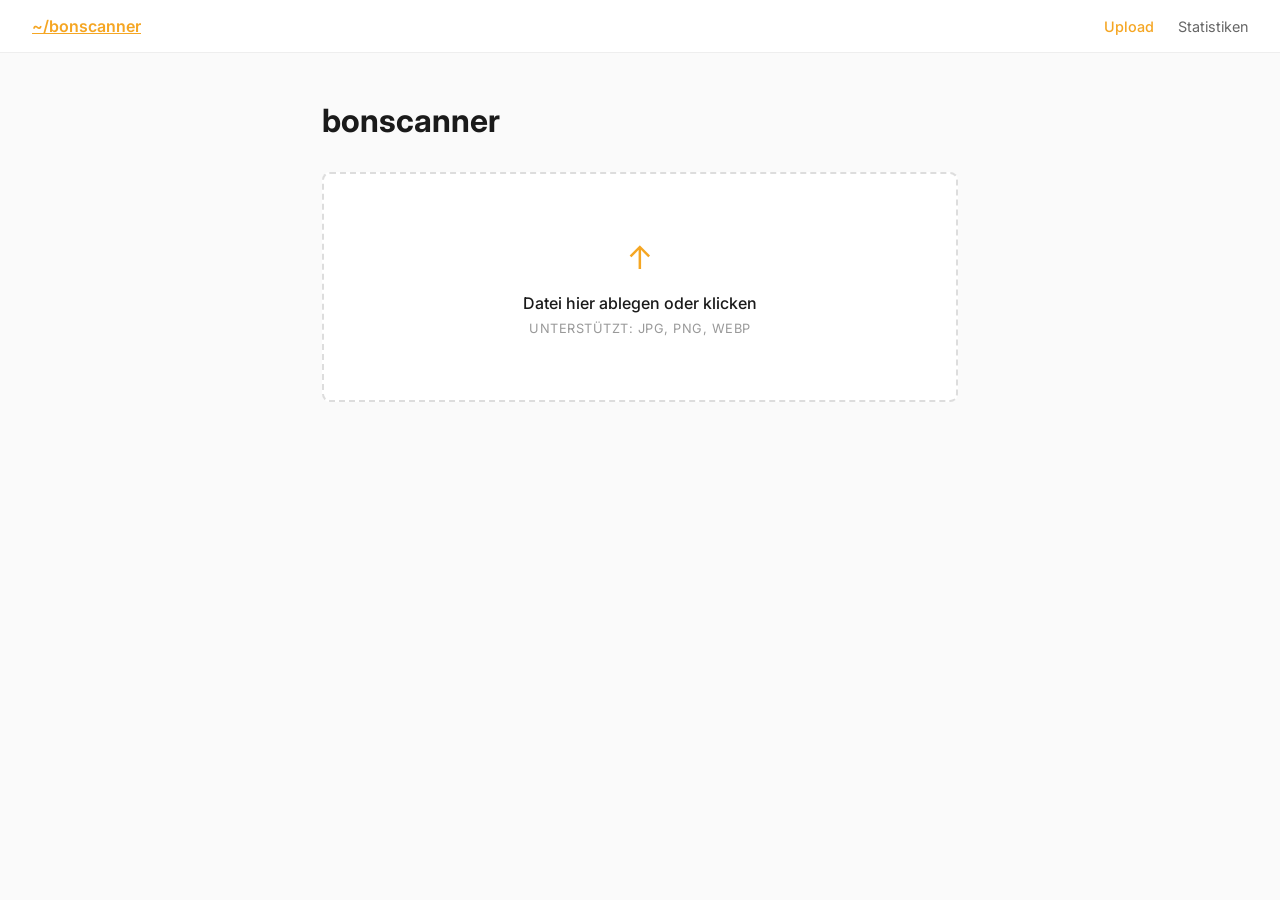
==== index.html @ cd705f32 "added labels" ====
<!doctype html>
<html lang="de">
  <head>
    <meta charset="UTF-8" />
    <meta name="viewport" content="width=device-width, initial-scale=1.0" />
    <title>bonscanner</title>
    <link
      href="https://fonts.googleapis.com/css2?family=Inter:wght@400;500;600;700&display=swap"
      rel="stylesheet"
    />
    <style>
      * {
        box-sizing: border-box;
        margin: 0;
        padding: 0;
      }

      body {
        font-family:
          "Inter",
          -apple-system,
          BlinkMacSystemFont,
          sans-serif;
        background: #fafafa;
        color: #1a1a1a;
        min-height: 100vh;
      }

      nav {
        display: flex;
        justify-content: space-between;
        align-items: center;
        padding: 1rem 2rem;
        background: #fff;
        border-bottom: 1px solid #eee;
      }

      .logo {
        font-weight: 600;
        font-size: 1rem;
        color: #f5a623;
      }

      .nav-links {
        display: flex;
        gap: 1.5rem;
      }
      .nav-links a {
        color: #666;
        text-decoration: none;
        font-size: 0.9rem;
      }
      .nav-links a:hover {
        color: #f5a623;
      }
      .nav-links a.active {
        color: #f5a623;
        font-weight: 500;
      }

      .container {
        max-width: 700px;
        margin: 0 auto;
        padding: 3rem 2rem;
      }

      h1 {
        font-size: 2rem;
        font-weight: 700;
        margin-bottom: 2rem;
        color: #1a1a1a;
      }

      .upload-area {
        background: #fff;
        border: 2px dashed #ddd;
        border-radius: 8px;
        padding: 4rem 2rem;
        text-align: center;
        cursor: pointer;
        transition: all 0.2s;
      }

      .upload-area:hover {
        border-color: #f5a623;
      }

      .upload-area.dragover {
        border-color: #f5a623;
        background: #fffbf5;
      }

      .upload-icon {
        font-size: 2rem;
        margin-bottom: 1rem;
        color: #f5a623;
      }

      .upload-text {
        font-weight: 500;
        color: #1a1a1a;
        margin-bottom: 0.5rem;
      }

      .upload-hint {
        font-size: 0.8rem;
        color: #999;
        text-transform: uppercase;
        letter-spacing: 0.5px;
      }

      #file-input {
        display: none;
      }

      .preview-container {
        display: none;
        margin-top: 1.5rem;
        background: #fff;
        border: 1px solid #eee;
        border-radius: 8px;
        padding: 1rem;
      }

      .preview-container.active {
        display: block;
      }

      .preview-img {
        max-width: 100%;
        max-height: 250px;
        border-radius: 4px;
        display: block;
        margin: 0 auto;
      }

      .results {
        display: none;
        margin-top: 2rem;
      }

      .results.active {
        display: block;
      }

      .result-section {
        background: #fff;
        border: 1px solid #eee;
        border-radius: 8px;
        padding: 1.25rem;
        margin-bottom: 1rem;
      }

      .result-section h3 {
        font-size: 0.8rem;
        font-weight: 500;
        text-transform: uppercase;
        letter-spacing: 0.5px;
        color: #f5a623;
        margin-bottom: 0.75rem;
      }

      .result-value {
        font-size: 1.1rem;
        font-weight: 600;
        color: #1a1a1a;
      }

      .items-list {
        list-style: none;
      }

      .items-list li {
        display: flex;
        justify-content: space-between;
        padding: 0.6rem 0;
        border-bottom: 1px solid #f0f0f0;
        font-size: 0.95rem;
      }

      .items-list li:last-child {
        border-bottom: none;
      }

      .item-price {
        color: #f5a623;
        font-weight: 600;
      }

      .raw-text {
        background: #fafafa;
        padding: 1rem;
        border-radius: 4px;
        font-family: "SF Mono", Monaco, monospace;
        font-size: 0.8rem;
        white-space: pre-wrap;
        max-height: 180px;
        overflow-y: auto;
        color: #666;
        line-height: 1.5;
      }

      .loading {
        text-align: center;
        padding: 2rem;
      }

      .spinner {
        width: 32px;
        height: 32px;
        border: 3px solid #eee;
        border-top-color: #f5a623;
        border-radius: 50%;
        animation: spin 0.8s linear infinite;
        margin: 0 auto 1rem;
      }

      @keyframes spin {
        to {
          transform: rotate(360deg);
        }
      }

      .loading-text {
        color: #666;
        font-size: 0.9rem;
      }

      .error {
        background: #fff5f5;
        border: 1px solid #ffdddd;
        color: #cc3333;
        padding: 1rem;
        border-radius: 8px;
        text-align: center;
        font-size: 0.9rem;
      }

      /* Label Input */
      .label-section {
        background: #fff;
        border: 1px solid #eee;
        border-radius: 8px;
        padding: 1.25rem;
        margin-top: 1.5rem;
      }

      .label-section h3 {
        font-size: 0.8rem;
        font-weight: 500;
        text-transform: uppercase;
        letter-spacing: 0.5px;
        color: #f5a623;
        margin-bottom: 0.75rem;
      }

      .label-input-wrapper {
        display: flex;
        gap: 0.5rem;
        flex-wrap: wrap;
        align-items: center;
      }

      .label-input {
        flex: 1;
        min-width: 150px;
        padding: 0.5rem 0.75rem;
        border: 1px solid #ddd;
        border-radius: 6px;
        font-size: 0.9rem;
        outline: none;
      }

      .label-input:focus {
        border-color: #f5a623;
      }

      .label-tag {
        display: inline-flex;
        align-items: center;
        gap: 0.25rem;
        background: #fff8f0;
        color: #f5a623;
        padding: 0.35rem 0.6rem;
        border-radius: 4px;
        font-size: 0.8rem;
        font-weight: 500;
      }

      .label-tag button {
        background: none;
        border: none;
        color: #f5a623;
        cursor: pointer;
        font-size: 1rem;
        line-height: 1;
        padding: 0;
      }

      .label-suggestions {
        display: flex;
        gap: 0.5rem;
        flex-wrap: wrap;
        margin-top: 0.75rem;
      }

      .label-suggestion {
        background: #f5f5f5;
        border: none;
        padding: 0.35rem 0.6rem;
        border-radius: 4px;
        font-size: 0.8rem;
        cursor: pointer;
        transition: background 0.2s;
      }

      .label-suggestion:hover {
        background: #eee;
      }
    </style>
  </head>
  <body>
    <nav>
      <a href="index.html" class="logo">~/bonscanner</a>
      <div class="nav-links">
        <a href="index.html" class="active">Upload</a>
        <a href="stats.html">Statistiken</a>
      </div>
    </nav>

    <div class="container">
      <h1>bonscanner</h1>

      <div class="upload-area" id="upload-area">
        <input type="file" id="file-input" accept="image/*" />
        <div class="upload-icon">↑</div>
        <p class="upload-text">Datei hier ablegen oder klicken</p>
        <p class="upload-hint">Unterstützt: JPG, PNG, WEBP</p>
      </div>

      <div class="preview-container" id="preview-container">
        <img src="" alt="Vorschau" class="preview-img" id="preview-img" />
      </div>

      <div class="label-section" id="label-section" style="display: none">
        <h3>Kategorien</h3>
        <div class="label-input-wrapper">
          <div id="selected-labels"></div>
          <input
            type="text"
            class="label-input"
            id="label-input"
            placeholder="Kategorie eingeben..."
          />
        </div>
        <div class="label-suggestions" id="label-suggestions"></div>
      </div>

      <div class="results" id="results"></div>
    </div>

    <script>
      const API_URL = "http://localhost:5000";

      const uploadArea = document.getElementById("upload-area");
      const fileInput = document.getElementById("file-input");
      const previewContainer = document.getElementById("preview-container");
      const previewImg = document.getElementById("preview-img");
      const results = document.getElementById("results");
      const labelSection = document.getElementById("label-section");
      const labelInput = document.getElementById("label-input");
      const selectedLabelsEl = document.getElementById("selected-labels");
      const labelSuggestions = document.getElementById("label-suggestions");

      let selectedLabels = [];
      let availableLabels = [];
      let pendingFile = null;

      // Load existing labels
      async function loadLabels() {
        try {
          const res = await fetch(`${API_URL}/labels`);
          availableLabels = await res.json();
          renderSuggestions();
        } catch (e) {
          console.error("Failed to load labels", e);
        }
      }

      function renderSuggestions() {
        const unused = availableLabels.filter(
          (l) => !selectedLabels.includes(l),
        );
        labelSuggestions.innerHTML = unused
          .slice(0, 8)
          .map(
            (l) =>
              `<button type="button" class="label-suggestion" onclick="addLabel('${l}')">${l}</button>`,
          )
          .join("");
      }

      function renderSelectedLabels() {
        selectedLabelsEl.innerHTML = selectedLabels
          .map(
            (l) =>
              `<span class="label-tag">${l}<button type="button" onclick="removeLabel('${l}')">&times;</button></span>`,
          )
          .join("");
        renderSuggestions();
      }

      function addLabel(label) {
        label = label.trim();
        if (label && !selectedLabels.includes(label)) {
          selectedLabels.push(label);
          renderSelectedLabels();
        }
        labelInput.value = "";
      }

      function removeLabel(label) {
        selectedLabels = selectedLabels.filter((l) => l !== label);
        renderSelectedLabels();
      }

      labelInput.addEventListener("keydown", (e) => {
        if (e.key === "Enter" || e.key === ",") {
          e.preventDefault();
          addLabel(labelInput.value);
        }
      });

      uploadArea.addEventListener("click", () => fileInput.click());

      fileInput.addEventListener("change", (e) => {
        if (e.target.files.length > 0) {
          showPreview(e.target.files[0]);
        }
      });

      uploadArea.addEventListener("dragover", (e) => {
        e.preventDefault();
        uploadArea.classList.add("dragover");
      });

      uploadArea.addEventListener("dragleave", () => {
        uploadArea.classList.remove("dragover");
      });

      uploadArea.addEventListener("drop", (e) => {
        e.preventDefault();
        uploadArea.classList.remove("dragover");
        if (e.dataTransfer.files.length > 0) {
          showPreview(e.dataTransfer.files[0]);
        }
      });

      function showPreview(file) {
        pendingFile = file;
        previewImg.src = URL.createObjectURL(file);
        previewContainer.classList.add("active");
        labelSection.style.display = "block";
        selectedLabels = [];
        renderSelectedLabels();

        // Auto-submit after brief delay for label selection
        setTimeout(() => {
          if (pendingFile === file) {
            handleFile(file);
          }
        }, 100);
      }

      async function handleFile(file) {
        results.classList.add("active");
        results.innerHTML = `
                <div class="loading">
                    <div class="spinner"></div>
                    <p class="loading-text">Bon wird gescannt...</p>
                </div>
            `;

        try {
          const formData = new FormData();
          formData.append("image", file);
          selectedLabels.forEach((l) => formData.append("labels", l));

          const response = await fetch(`${API_URL}/scan`, {
            method: "POST",
            body: formData,
          });

          const data = await response.json();

          if (data.error) {
            throw new Error(data.error);
          }

          displayResults(data);
        } catch (error) {
          results.innerHTML = `<div class="error">Fehler: ${error.message}</div>`;
        }
      }

      function displayResults(data) {
        let itemsHtml = "";
        if (data.items && data.items.length > 0) {
          itemsHtml = `
                    <div class="result-section">
                        <h3>Posten</h3>
                        <ul class="items-list">
                            ${data.items
                              .map(
                                (item) => `
                                <li>
                                    <span>${item.name}</span>
                                    <span class="item-price">${item.price} €</span>
                                </li>
                            `,
                              )
                              .join("")}
                        </ul>
                    </div>
                `;
        }

        results.innerHTML = `
                <div class="result-section">
                    <h3>Datum</h3>
                    <p class="result-value">${data.date || "Nicht gefunden"}</p>
                </div>
                <div class="result-section">
                    <h3>Gesamtsumme</h3>
                    <p class="result-value">${data.total || "Nicht gefunden"}</p>
                </div>
                ${itemsHtml}
                <div class="result-section">
                    <h3>OCR-Rohtext</h3>
                    <pre class="raw-text">${data.raw_text || "Kein Text erkannt"}</pre>
                </div>
            `;
      }

      loadLabels();
    </script>
  </body>
</html>
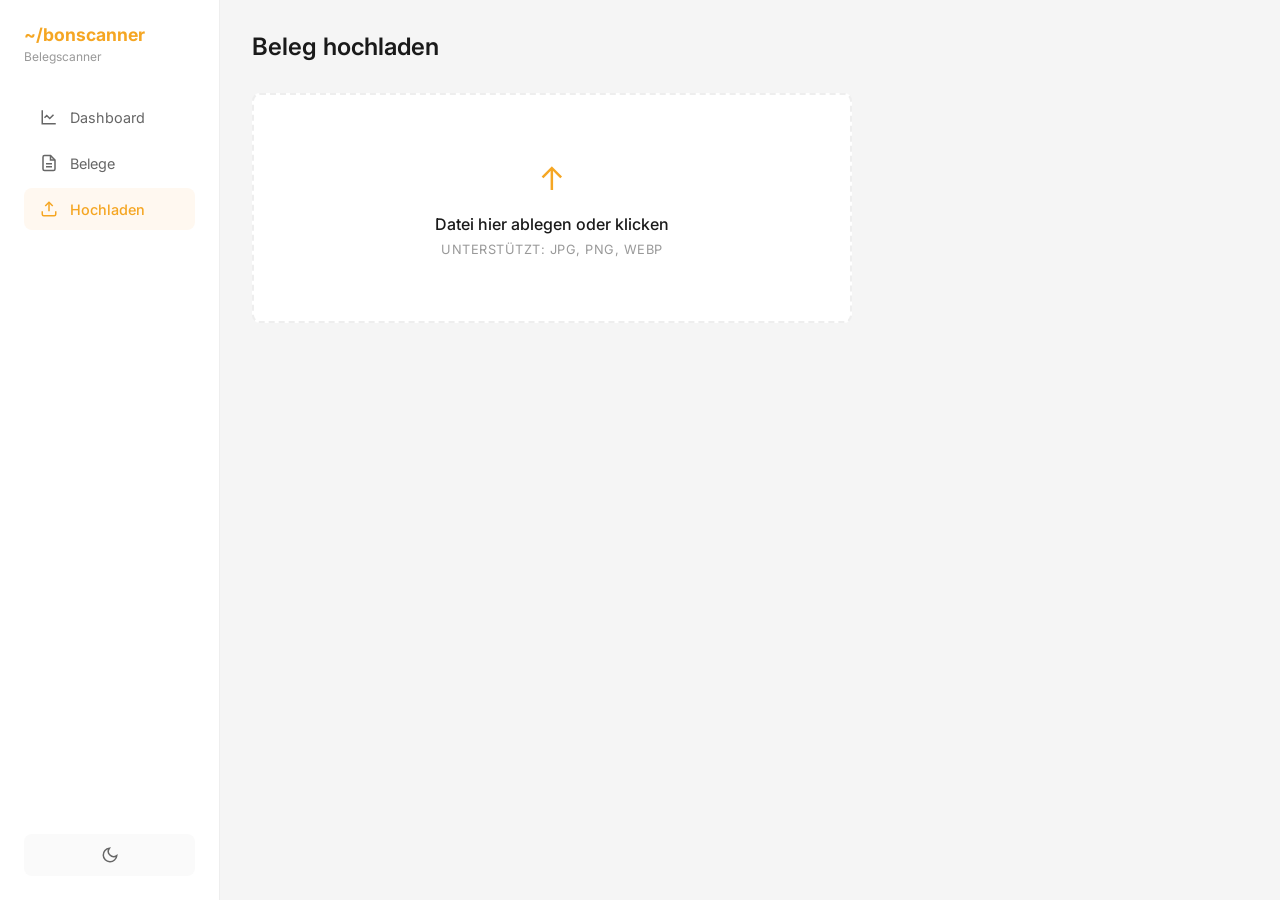
==== commit 73d75a31: "added alle Belege, cleaned code base, changed design" ====
--- a/index.html
+++ b/index.html
@@ -3,16 +3,44 @@
   <head>
     <meta charset="UTF-8" />
     <meta name="viewport" content="width=device-width, initial-scale=1.0" />
-    <title>bonscanner</title>
+    <title>Hochladen | Bonscanner</title>
     <link
       href="https://fonts.googleapis.com/css2?family=Inter:wght@400;500;600;700&display=swap"
       rel="stylesheet"
     />
+    <script>
+      if (localStorage.getItem("theme") === "dark")
+        document.documentElement.setAttribute("data-theme", "dark");
+    </script>
     <style>
       * {
         box-sizing: border-box;
         margin: 0;
         padding: 0;
+      }
+
+      :root {
+        --bg-primary: #f5f5f5;
+        --bg-card: #fff;
+        --bg-hover: #fafafa;
+        --text-primary: #1a1a1a;
+        --text-secondary: #666;
+        --text-muted: #999;
+        --border-color: #eee;
+        --accent: #f5a623;
+        --accent-bg: #fff8f0;
+      }
+
+      [data-theme="dark"] {
+        --bg-primary: #0d1117;
+        --bg-card: #161b22;
+        --bg-hover: #21262d;
+        --text-primary: #e6edf3;
+        --text-secondary: #8b949e;
+        --text-muted: #6e7681;
+        --border-color: #30363d;
+        --accent: #f5a623;
+        --accent-bg: rgba(245, 166, 35, 0.15);
       }
 
       body {
@@ -21,94 +49,139 @@
           -apple-system,
           BlinkMacSystemFont,
           sans-serif;
-        background: #fafafa;
-        color: #1a1a1a;
+        background: var(--bg-primary);
+        color: var(--text-primary);
         min-height: 100vh;
-      }
-
-      nav {
         display: flex;
-        justify-content: space-between;
+      }
+
+      /* Sidebar */
+      .sidebar {
+        width: 220px;
+        background: var(--bg-card);
+        border-right: 1px solid var(--border-color);
+        padding: 1.5rem;
+        display: flex;
+        flex-direction: column;
+        position: fixed;
+        height: 100vh;
+      }
+
+      .logo {
+        font-weight: 700;
+        font-size: 1.1rem;
+        color: var(--accent);
+        margin-bottom: 0.25rem;
+      }
+      .logo-sub {
+        font-size: 0.75rem;
+        color: var(--text-muted);
+        margin-bottom: 2rem;
+      }
+
+      .nav-menu {
+        list-style: none;
+        flex: 1;
+      }
+
+      .nav-item {
+        display: flex;
         align-items: center;
-        padding: 1rem 2rem;
-        background: #fff;
-        border-bottom: 1px solid #eee;
-      }
-
-      .logo {
-        font-weight: 600;
-        font-size: 1rem;
-        color: #f5a623;
-      }
-
-      .nav-links {
-        display: flex;
-        gap: 1.5rem;
-      }
-      .nav-links a {
-        color: #666;
+        gap: 0.75rem;
+        padding: 0.75rem 1rem;
+        border-radius: 8px;
+        color: var(--text-secondary);
         text-decoration: none;
         font-size: 0.9rem;
-      }
-      .nav-links a:hover {
-        color: #f5a623;
-      }
-      .nav-links a.active {
-        color: #f5a623;
+        margin-bottom: 0.25rem;
+        transition: all 0.2s;
+      }
+      .nav-item:hover {
+        background: var(--bg-hover);
+        color: var(--text-primary);
+      }
+      .nav-item.active {
+        background: var(--accent-bg);
+        color: var(--accent);
         font-weight: 500;
       }
-
-      .container {
-        max-width: 700px;
-        margin: 0 auto;
-        padding: 3rem 2rem;
+      .nav-icon {
+        width: 18px;
+        height: 18px;
+        stroke: currentColor;
+        stroke-width: 2;
+        fill: none;
+      }
+
+      .theme-toggle {
+        background: var(--bg-hover);
+        border: none;
+        padding: 0.75rem;
+        border-radius: 8px;
+        cursor: pointer;
+        display: flex;
+        align-items: center;
+        justify-content: center;
+        color: var(--text-secondary);
+        margin-top: auto;
+      }
+      .theme-toggle:hover {
+        background: var(--border-color);
+      }
+      .theme-toggle svg {
+        width: 18px;
+        height: 18px;
+        stroke: currentColor;
+        stroke-width: 2;
+        fill: none;
+      }
+
+      /* Main Content */
+      .main {
+        flex: 1;
+        margin-left: 220px;
+        min-height: 100vh;
+        padding: 2rem;
       }
 
       h1 {
-        font-size: 2rem;
-        font-weight: 700;
+        font-size: 1.5rem;
+        font-weight: 600;
         margin-bottom: 2rem;
-        color: #1a1a1a;
       }
 
       .upload-area {
-        background: #fff;
-        border: 2px dashed #ddd;
+        background: var(--bg-card);
+        border: 2px dashed var(--border-color);
         border-radius: 8px;
         padding: 4rem 2rem;
         text-align: center;
         cursor: pointer;
         transition: all 0.2s;
-      }
-
+        max-width: 600px;
+      }
       .upload-area:hover {
-        border-color: #f5a623;
-      }
-
+        border-color: var(--accent);
+      }
       .upload-area.dragover {
-        border-color: #f5a623;
-        background: #fffbf5;
-      }
-
+        border-color: var(--accent);
+        background: var(--accent-bg);
+      }
       .upload-icon {
         font-size: 2rem;
         margin-bottom: 1rem;
-        color: #f5a623;
-      }
-
+        color: var(--accent);
+      }
       .upload-text {
         font-weight: 500;
-        color: #1a1a1a;
         margin-bottom: 0.5rem;
       }
-
       .upload-hint {
         font-size: 0.8rem;
-        color: #999;
+        color: var(--text-muted);
         text-transform: uppercase;
         letter-spacing: 0.5px;
       }
-
       #file-input {
         display: none;
       }
@@ -116,16 +189,15 @@
       .preview-container {
         display: none;
         margin-top: 1.5rem;
-        background: #fff;
-        border: 1px solid #eee;
+        background: var(--bg-card);
+        border: 1px solid var(--border-color);
         border-radius: 8px;
         padding: 1rem;
-      }
-
+        max-width: 600px;
+      }
       .preview-container.active {
         display: block;
       }
-
       .preview-img {
         max-width: 100%;
         max-height: 250px;
@@ -137,66 +209,59 @@
       .results {
         display: none;
         margin-top: 2rem;
-      }
-
+        max-width: 600px;
+      }
       .results.active {
         display: block;
       }
-
       .result-section {
-        background: #fff;
-        border: 1px solid #eee;
+        background: var(--bg-card);
+        border: 1px solid var(--border-color);
         border-radius: 8px;
         padding: 1.25rem;
         margin-bottom: 1rem;
       }
-
       .result-section h3 {
         font-size: 0.8rem;
         font-weight: 500;
         text-transform: uppercase;
         letter-spacing: 0.5px;
-        color: #f5a623;
+        color: var(--accent);
         margin-bottom: 0.75rem;
       }
-
       .result-value {
         font-size: 1.1rem;
         font-weight: 600;
-        color: #1a1a1a;
       }
 
       .items-list {
         list-style: none;
       }
-
       .items-list li {
         display: flex;
         justify-content: space-between;
         padding: 0.6rem 0;
-        border-bottom: 1px solid #f0f0f0;
+        border-bottom: 1px solid var(--border-color);
         font-size: 0.95rem;
       }
-
       .items-list li:last-child {
         border-bottom: none;
       }
-
       .item-price {
-        color: #f5a623;
+        color: var(--accent);
         font-weight: 600;
       }
 
       .raw-text {
-        background: #fafafa;
+        background: var(--bg-hover);
         padding: 1rem;
         border-radius: 4px;
-        font-family: "SF Mono", Monaco, monospace;
+        font-family: monospace;
         font-size: 0.8rem;
         white-space: pre-wrap;
         max-height: 180px;
         overflow-y: auto;
-        color: #666;
+        color: var(--text-secondary);
         line-height: 1.5;
       }
 
@@ -204,28 +269,24 @@
         text-align: center;
         padding: 2rem;
       }
-
       .spinner {
         width: 32px;
         height: 32px;
-        border: 3px solid #eee;
-        border-top-color: #f5a623;
+        border: 3px solid var(--border-color);
+        border-top-color: var(--accent);
         border-radius: 50%;
         animation: spin 0.8s linear infinite;
         margin: 0 auto 1rem;
       }
-
       @keyframes spin {
         to {
           transform: rotate(360deg);
         }
       }
-
       .loading-text {
-        color: #666;
+        color: var(--text-secondary);
         font-size: 0.9rem;
       }
-
       .error {
         background: #fff5f5;
         border: 1px solid #ffdddd;
@@ -238,98 +299,140 @@
 
       /* Label Input */
       .label-section {
-        background: #fff;
-        border: 1px solid #eee;
+        display: none;
+        background: var(--bg-card);
+        border: 1px solid var(--border-color);
         border-radius: 8px;
         padding: 1.25rem;
         margin-top: 1.5rem;
-      }
-
+        max-width: 600px;
+      }
+      .label-section.active {
+        display: block;
+      }
       .label-section h3 {
         font-size: 0.8rem;
         font-weight: 500;
         text-transform: uppercase;
         letter-spacing: 0.5px;
-        color: #f5a623;
+        color: var(--accent);
         margin-bottom: 0.75rem;
       }
-
       .label-input-wrapper {
         display: flex;
         gap: 0.5rem;
         flex-wrap: wrap;
         align-items: center;
       }
-
       .label-input {
         flex: 1;
         min-width: 150px;
         padding: 0.5rem 0.75rem;
-        border: 1px solid #ddd;
+        border: 1px solid var(--border-color);
         border-radius: 6px;
         font-size: 0.9rem;
         outline: none;
-      }
-
+        background: var(--bg-card);
+        color: var(--text-primary);
+      }
       .label-input:focus {
-        border-color: #f5a623;
-      }
-
+        border-color: var(--accent);
+      }
       .label-tag {
         display: inline-flex;
         align-items: center;
         gap: 0.25rem;
-        background: #fff8f0;
-        color: #f5a623;
+        background: var(--accent-bg);
+        color: var(--accent);
         padding: 0.35rem 0.6rem;
         border-radius: 4px;
         font-size: 0.8rem;
         font-weight: 500;
       }
-
       .label-tag button {
         background: none;
         border: none;
-        color: #f5a623;
+        color: var(--accent);
         cursor: pointer;
         font-size: 1rem;
         line-height: 1;
         padding: 0;
       }
-
       .label-suggestions {
         display: flex;
         gap: 0.5rem;
         flex-wrap: wrap;
         margin-top: 0.75rem;
       }
-
       .label-suggestion {
-        background: #f5f5f5;
+        background: var(--bg-hover);
         border: none;
         padding: 0.35rem 0.6rem;
         border-radius: 4px;
         font-size: 0.8rem;
         cursor: pointer;
         transition: background 0.2s;
-      }
-
+        color: var(--text-primary);
+      }
       .label-suggestion:hover {
-        background: #eee;
+        background: var(--border-color);
+      }
+
+      @media (max-width: 768px) {
+        .sidebar {
+          display: none;
+        }
+        .main {
+          margin-left: 0;
+        }
       }
     </style>
   </head>
   <body>
-    <nav>
-      <a href="index.html" class="logo">~/bonscanner</a>
-      <div class="nav-links">
-        <a href="index.html" class="active">Upload</a>
-        <a href="stats.html">Statistiken</a>
-      </div>
-    </nav>
-
-    <div class="container">
-      <h1>bonscanner</h1>
+    <aside class="sidebar">
+      <div class="logo">~/bonscanner</div>
+      <div class="logo-sub">Belegscanner</div>
+      <ul class="nav-menu">
+        <li>
+          <a href="stats.html" class="nav-item">
+            <svg class="nav-icon" viewBox="0 0 24 24">
+              <path d="M3 3v18h18" />
+              <path d="M18 9l-5 5-4-4-3 3" />
+            </svg>
+            Dashboard
+          </a>
+        </li>
+        <li>
+          <a href="belege.html" class="nav-item">
+            <svg class="nav-icon" viewBox="0 0 24 24">
+              <path d="M14 2H6a2 2 0 00-2 2v16a2 2 0 002 2h12a2 2 0 002-2V8z" />
+              <polyline points="14 2 14 8 20 8" />
+              <line x1="8" y1="13" x2="16" y2="13" />
+              <line x1="8" y1="17" x2="16" y2="17" />
+            </svg>
+            Belege
+          </a>
+        </li>
+        <li>
+          <a href="index.html" class="nav-item active">
+            <svg class="nav-icon" viewBox="0 0 24 24">
+              <path d="M21 15v4a2 2 0 01-2 2H5a2 2 0 01-2-2v-4" />
+              <polyline points="17 8 12 3 7 8" />
+              <line x1="12" y1="3" x2="12" y2="15" />
+            </svg>
+            Hochladen
+          </a>
+        </li>
+      </ul>
+      <button class="theme-toggle" id="theme-toggle" title="Dunkel-/Hellmodus">
+        <svg viewBox="0 0 24 24" id="theme-icon">
+          <path d="M21 12.79A9 9 0 1111.21 3 7 7 0 0021 12.79z" />
+        </svg>
+      </button>
+    </aside>
+
+    <main class="main">
+      <h1>Beleg hochladen</h1>
 
       <div class="upload-area" id="upload-area">
         <input type="file" id="file-input" accept="image/*" />
@@ -339,11 +442,11 @@
       </div>
 
       <div class="preview-container" id="preview-container">
-        <img src="" alt="Vorschau" class="preview-img" id="preview-img" />
+        <img id="preview-img" class="preview-img" src="" alt="Vorschau" />
       </div>
 
-      <div class="label-section" id="label-section" style="display: none">
-        <h3>Kategorien</h3>
+      <div class="label-section" id="label-section">
+        <h3>Kategorie</h3>
         <div class="label-input-wrapper">
           <div id="selected-labels"></div>
           <input
@@ -357,10 +460,13 @@
       </div>
 
       <div class="results" id="results"></div>
-    </div>
+    </main>
 
     <script>
       const API_URL = "http://localhost:5000";
+      let selectedLabels = [];
+      let availableLabels = [];
+      let pendingFile = null;
 
       const uploadArea = document.getElementById("upload-area");
       const fileInput = document.getElementById("file-input");
@@ -369,49 +475,41 @@
       const results = document.getElementById("results");
       const labelSection = document.getElementById("label-section");
       const labelInput = document.getElementById("label-input");
-      const selectedLabelsEl = document.getElementById("selected-labels");
-      const labelSuggestions = document.getElementById("label-suggestions");
-
-      let selectedLabels = [];
-      let availableLabels = [];
-      let pendingFile = null;
-
-      // Load existing labels
+      const selectedLabelsDiv = document.getElementById("selected-labels");
+      const suggestionsDiv = document.getElementById("label-suggestions");
+
       async function loadLabels() {
         try {
           const res = await fetch(`${API_URL}/labels`);
           availableLabels = await res.json();
-          renderSuggestions();
         } catch (e) {
-          console.error("Failed to load labels", e);
+          availableLabels = [];
         }
       }
 
       function renderSuggestions() {
-        const unused = availableLabels.filter(
-          (l) => !selectedLabels.includes(l),
-        );
-        labelSuggestions.innerHTML = unused
-          .slice(0, 8)
+        const unused = availableLabels
+          .filter((l) => !selectedLabels.includes(l))
+          .slice(0, 8);
+        suggestionsDiv.innerHTML = unused
           .map(
             (l) =>
-              `<button type="button" class="label-suggestion" onclick="addLabel('${l}')">${l}</button>`,
+              `<button class="label-suggestion" onclick="addLabel('${l}')">${l}</button>`,
           )
           .join("");
       }
 
       function renderSelectedLabels() {
-        selectedLabelsEl.innerHTML = selectedLabels
+        selectedLabelsDiv.innerHTML = selectedLabels
           .map(
             (l) =>
-              `<span class="label-tag">${l}<button type="button" onclick="removeLabel('${l}')">&times;</button></span>`,
+              `<span class="label-tag">${l}<button onclick="removeLabel('${l}')">&times;</button></span>`,
           )
           .join("");
         renderSuggestions();
       }
 
       function addLabel(label) {
-        label = label.trim();
         if (label && !selectedLabels.includes(label)) {
           selectedLabels.push(label);
           renderSelectedLabels();
@@ -427,59 +525,47 @@
       labelInput.addEventListener("keydown", (e) => {
         if (e.key === "Enter" || e.key === ",") {
           e.preventDefault();
-          addLabel(labelInput.value);
+          addLabel(labelInput.value.trim());
         }
       });
 
       uploadArea.addEventListener("click", () => fileInput.click());
-
-      fileInput.addEventListener("change", (e) => {
-        if (e.target.files.length > 0) {
-          showPreview(e.target.files[0]);
-        }
-      });
-
       uploadArea.addEventListener("dragover", (e) => {
         e.preventDefault();
         uploadArea.classList.add("dragover");
       });
-
-      uploadArea.addEventListener("dragleave", () => {
-        uploadArea.classList.remove("dragover");
-      });
-
+      uploadArea.addEventListener("dragleave", () =>
+        uploadArea.classList.remove("dragover"),
+      );
       uploadArea.addEventListener("drop", (e) => {
         e.preventDefault();
         uploadArea.classList.remove("dragover");
-        if (e.dataTransfer.files.length > 0) {
-          showPreview(e.dataTransfer.files[0]);
-        }
+        if (e.dataTransfer.files.length) showPreview(e.dataTransfer.files[0]);
+      });
+      fileInput.addEventListener("change", (e) => {
+        if (e.target.files.length) showPreview(e.target.files[0]);
       });
 
       function showPreview(file) {
         pendingFile = file;
-        previewImg.src = URL.createObjectURL(file);
-        previewContainer.classList.add("active");
-        labelSection.style.display = "block";
-        selectedLabels = [];
-        renderSelectedLabels();
-
-        // Auto-submit after brief delay for label selection
+        const reader = new FileReader();
+        reader.onload = (e) => {
+          previewImg.src = e.target.result;
+          previewContainer.classList.add("active");
+          labelSection.classList.add("active");
+          selectedLabels = [];
+          renderSelectedLabels();
+          renderSuggestions();
+        };
+        reader.readAsDataURL(file);
         setTimeout(() => {
-          if (pendingFile === file) {
-            handleFile(file);
-          }
-        }, 100);
+          if (pendingFile === file) handleFile(file);
+        }, 2000);
       }
 
       async function handleFile(file) {
         results.classList.add("active");
-        results.innerHTML = `
-                <div class="loading">
-                    <div class="spinner"></div>
-                    <p class="loading-text">Bon wird gescannt...</p>
-                </div>
-            `;
+        results.innerHTML = `<div class="loading"><div class="spinner"></div><p class="loading-text">Analysiere Beleg...</p></div>`;
 
         try {
           const formData = new FormData();
@@ -490,13 +576,8 @@
             method: "POST",
             body: formData,
           });
-
           const data = await response.json();
-
-          if (data.error) {
-            throw new Error(data.error);
-          }
-
+          if (data.error) throw new Error(data.error);
           displayResults(data);
         } catch (error) {
           results.innerHTML = `<div class="error">Fehler: ${error.message}</div>`;
@@ -504,43 +585,37 @@
       }
 
       function displayResults(data) {
-        let itemsHtml = "";
-        if (data.items && data.items.length > 0) {
-          itemsHtml = `
-                    <div class="result-section">
-                        <h3>Posten</h3>
-                        <ul class="items-list">
-                            ${data.items
-                              .map(
-                                (item) => `
-                                <li>
-                                    <span>${item.name}</span>
-                                    <span class="item-price">${item.price} €</span>
-                                </li>
-                            `,
-                              )
-                              .join("")}
-                        </ul>
-                    </div>
-                `;
-        }
-
+        const itemsHtml = data.items?.length
+          ? `<div class="result-section"><h3>Artikel</h3><ul class="items-list">${data.items.map((i) => `<li><span>${i.name}</span><span class="item-price">${i.price}</span></li>`).join("")}</ul></div>`
+          : "";
         results.innerHTML = `
-                <div class="result-section">
-                    <h3>Datum</h3>
-                    <p class="result-value">${data.date || "Nicht gefunden"}</p>
-                </div>
-                <div class="result-section">
-                    <h3>Gesamtsumme</h3>
-                    <p class="result-value">${data.total || "Nicht gefunden"}</p>
-                </div>
-                ${itemsHtml}
-                <div class="result-section">
-                    <h3>OCR-Rohtext</h3>
-                    <pre class="raw-text">${data.raw_text || "Kein Text erkannt"}</pre>
-                </div>
-            `;
-      }
+          <div class="result-section"><h3>Geschäft</h3><p class="result-value">${data.store_name || "Nicht gefunden"}</p></div>
+          <div class="result-section"><h3>Datum</h3><p class="result-value">${data.date || "Nicht gefunden"}</p></div>
+          <div class="result-section"><h3>Gesamtsumme</h3><p class="result-value">${data.total || "Nicht gefunden"}</p></div>
+          ${itemsHtml}
+          <div class="result-section"><h3>OCR-Rohtext</h3><pre class="raw-text">${data.raw_text || "Kein Text erkannt"}</pre></div>
+        `;
+      }
+
+      // Dark mode
+      const themeToggle = document.getElementById("theme-toggle");
+      const themeIcon = document.getElementById("theme-icon");
+      function setTheme(dark) {
+        document.documentElement.setAttribute(
+          "data-theme",
+          dark ? "dark" : "light",
+        );
+        localStorage.setItem("theme", dark ? "dark" : "light");
+        themeIcon.innerHTML = dark
+          ? '<circle cx="12" cy="12" r="5"/><line x1="12" y1="1" x2="12" y2="3"/><line x1="12" y1="21" x2="12" y2="23"/><line x1="4.22" y1="4.22" x2="5.64" y2="5.64"/><line x1="18.36" y1="18.36" x2="19.78" y2="19.78"/><line x1="1" y1="12" x2="3" y2="12"/><line x1="21" y1="12" x2="23" y2="12"/><line x1="4.22" y1="19.78" x2="5.64" y2="18.36"/><line x1="18.36" y1="5.64" x2="19.78" y2="4.22"/>'
+          : '<path d="M21 12.79A9 9 0 1111.21 3 7 7 0 0021 12.79z"/>';
+      }
+      if (localStorage.getItem("theme") === "dark") setTheme(true);
+      themeToggle.addEventListener("click", () =>
+        setTheme(
+          document.documentElement.getAttribute("data-theme") !== "dark",
+        ),
+      );
 
       loadLabels();
     </script>
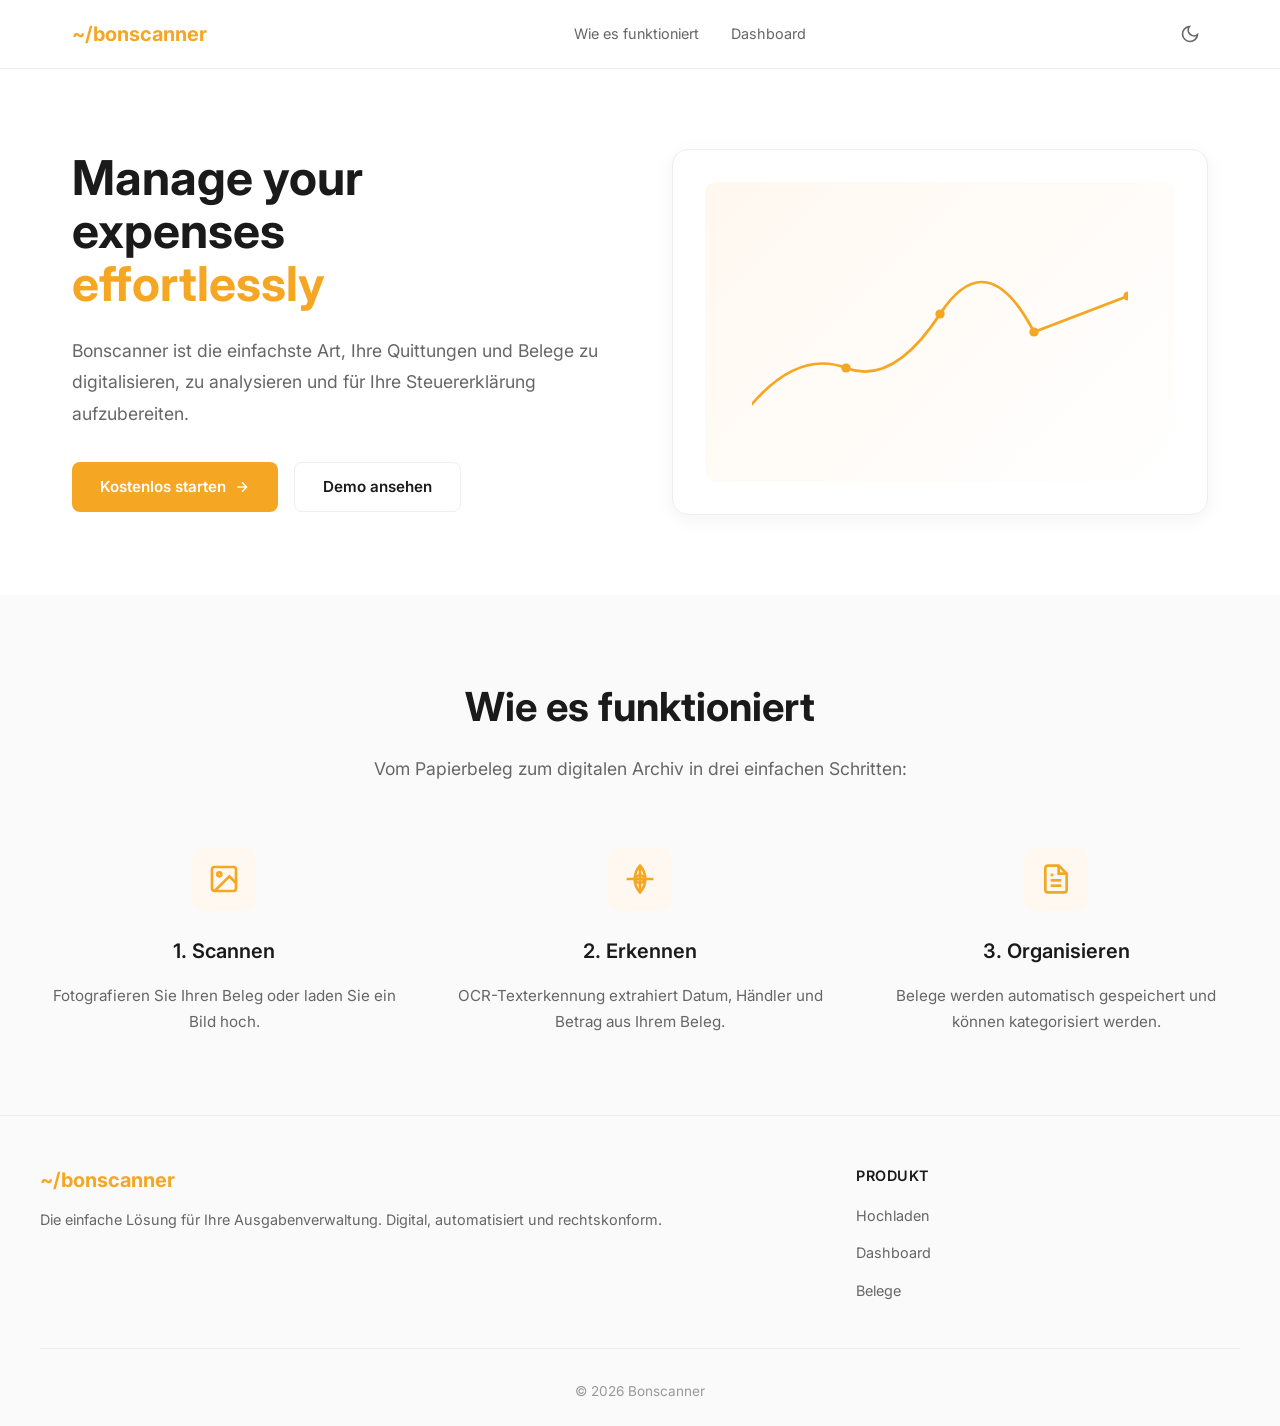
==== commit 97f6f74a: "Add receipt_items table and normalize receipt article storage, added landing page" ====
--- a/index.html
+++ b/index.html
@@ -3,7 +3,7 @@
   <head>
     <meta charset="UTF-8" />
     <meta name="viewport" content="width=device-width, initial-scale=1.0" />
-    <title>Hochladen | Bonscanner</title>
+    <title>Bonscanner - Manage your expenses effortlessly</title>
     <link
       href="https://fonts.googleapis.com/css2?family=Inter:wght@400;500;600;700&display=swap"
       rel="stylesheet"
@@ -20,26 +20,28 @@
       }
 
       :root {
-        --bg-primary: #f5f5f5;
+        --bg-primary: #ffffff;
+        --bg-secondary: #fafafa;
         --bg-card: #fff;
-        --bg-hover: #fafafa;
         --text-primary: #1a1a1a;
         --text-secondary: #666;
         --text-muted: #999;
         --border-color: #eee;
         --accent: #f5a623;
+        --accent-hover: #e09515;
         --accent-bg: #fff8f0;
       }
 
       [data-theme="dark"] {
         --bg-primary: #0d1117;
+        --bg-secondary: #161b22;
         --bg-card: #161b22;
-        --bg-hover: #21262d;
         --text-primary: #e6edf3;
         --text-secondary: #8b949e;
         --text-muted: #6e7681;
         --border-color: #30363d;
         --accent: #f5a623;
+        --accent-hover: #e09515;
         --accent-bg: rgba(245, 166, 35, 0.15);
       }
 
@@ -51,555 +53,605 @@
           sans-serif;
         background: var(--bg-primary);
         color: var(--text-primary);
-        min-height: 100vh;
+        line-height: 1.6;
+      }
+
+      /* Navbar */
+      .navbar {
+        background: var(--bg-primary);
+        border-bottom: 1px solid var(--border-color);
+        padding: 1rem 0;
+        position: sticky;
+        top: 0;
+        z-index: 100;
+      }
+
+      .nav-container {
+        max-width: 1200px;
+        margin: 0 auto;
+        padding: 0 2rem;
         display: flex;
-      }
-
-      /* Sidebar */
-      .sidebar {
-        width: 220px;
-        background: var(--bg-card);
-        border-right: 1px solid var(--border-color);
-        padding: 1.5rem;
+        justify-content: space-between;
+        align-items: center;
+      }
+
+      .logo {
+        font-size: 1.25rem;
+        font-weight: 700;
+        color: var(--accent);
+        text-decoration: none;
+      }
+
+      .nav-links {
         display: flex;
-        flex-direction: column;
-        position: fixed;
-        height: 100vh;
-      }
-
-      .logo {
-        font-weight: 700;
-        font-size: 1.1rem;
-        color: var(--accent);
-        margin-bottom: 0.25rem;
-      }
-      .logo-sub {
-        font-size: 0.75rem;
-        color: var(--text-muted);
-        margin-bottom: 2rem;
-      }
-
-      .nav-menu {
+        gap: 2rem;
+        align-items: center;
         list-style: none;
-        flex: 1;
-      }
-
-      .nav-item {
+      }
+
+      .nav-links a {
+        color: var(--text-secondary);
+        text-decoration: none;
+        font-size: 0.9rem;
+        transition: color 0.2s;
+      }
+
+      .nav-links a:hover {
+        color: var(--text-primary);
+      }
+
+      .nav-actions {
+        display: flex;
+        gap: 1rem;
+        align-items: center;
+      }
+
+      .btn-login {
+        background: var(--accent);
+        color: white;
+        padding: 0.5rem 1.25rem;
+        border-radius: 6px;
+        text-decoration: none;
+        font-size: 0.9rem;
+        font-weight: 500;
+        transition: background 0.2s;
+      }
+
+      .btn-login:hover {
+        background: var(--accent-hover);
+      }
+
+      .theme-toggle-btn {
+        background: none;
+        border: none;
+        cursor: pointer;
+        color: var(--text-secondary);
+        padding: 0.5rem;
         display: flex;
         align-items: center;
-        gap: 0.75rem;
-        padding: 0.75rem 1rem;
-        border-radius: 8px;
-        color: var(--text-secondary);
-        text-decoration: none;
-        font-size: 0.9rem;
-        margin-bottom: 0.25rem;
-        transition: all 0.2s;
-      }
-      .nav-item:hover {
-        background: var(--bg-hover);
-        color: var(--text-primary);
-      }
-      .nav-item.active {
-        background: var(--accent-bg);
-        color: var(--accent);
-        font-weight: 500;
-      }
-      .nav-icon {
-        width: 18px;
-        height: 18px;
+      }
+
+      .theme-toggle-btn svg {
+        width: 20px;
+        height: 20px;
         stroke: currentColor;
         stroke-width: 2;
         fill: none;
       }
 
-      .theme-toggle {
-        background: var(--bg-hover);
-        border: none;
-        padding: 0.75rem;
+      /* Hero Section */
+      .hero {
+        max-width: 1200px;
+        margin: 0 auto;
+        padding: 5rem 2rem;
+        display: grid;
+        grid-template-columns: 1fr 1fr;
+        gap: 4rem;
+        align-items: center;
+      }
+
+      .hero-content h1 {
+        font-size: 3rem;
+        font-weight: 700;
+        line-height: 1.1;
+        margin-bottom: 1.5rem;
+      }
+
+      .hero-content .highlight {
+        color: var(--accent);
+      }
+
+      .hero-content p {
+        font-size: 1.1rem;
+        color: var(--text-secondary);
+        margin-bottom: 2rem;
+        line-height: 1.8;
+      }
+
+      .hero-actions {
+        display: flex;
+        gap: 1rem;
+        flex-wrap: wrap;
+      }
+
+      .btn {
+        padding: 0.75rem 1.75rem;
         border-radius: 8px;
-        cursor: pointer;
+        font-size: 0.95rem;
+        font-weight: 600;
+        text-decoration: none;
+        transition: all 0.2s;
+        display: inline-flex;
+        align-items: center;
+        gap: 0.5rem;
+      }
+
+      .btn-primary {
+        background: var(--accent);
+        color: white;
+      }
+
+      .btn-primary:hover {
+        background: var(--accent-hover);
+        transform: translateY(-1px);
+      }
+
+      .btn-secondary {
+        background: transparent;
+        color: var(--text-primary);
+        border: 1px solid var(--border-color);
+      }
+
+      .btn-secondary:hover {
+        border-color: var(--accent);
+      }
+
+      .hero-visual {
+        background: var(--bg-card);
+        border-radius: 16px;
+        padding: 2rem;
+        border: 1px solid var(--border-color);
+        box-shadow: 0 4px 20px rgba(0, 0, 0, 0.05);
+      }
+
+      .chart-preview {
+        width: 100%;
+        height: 300px;
+        background: linear-gradient(135deg, #fff8f0 0%, #ffffff 100%);
+        border-radius: 12px;
+        position: relative;
+        overflow: hidden;
+      }
+
+      [data-theme="dark"] .chart-preview {
+        background: linear-gradient(
+          135deg,
+          rgba(245, 166, 35, 0.1) 0%,
+          #161b22 100%
+        );
+      }
+
+      .chart-line {
+        position: absolute;
+        bottom: 20%;
+        left: 10%;
+        right: 10%;
+        height: 60%;
+      }
+
+      .chart-line svg {
+        width: 100%;
+        height: 100%;
+      }
+
+      /* Badge */
+      .badge {
+        display: inline-block;
+        background: var(--accent-bg);
+        color: var(--accent);
+        padding: 0.35rem 0.75rem;
+        border-radius: 20px;
+        font-size: 0.8rem;
+        font-weight: 600;
+        margin-bottom: 1.5rem;
+      }
+
+      /* How it works Section */
+      .how-it-works {
+        background: var(--bg-secondary);
+        padding: 5rem 2rem;
+      }
+
+      .section-container {
+        max-width: 1200px;
+        margin: 0 auto;
+      }
+
+      .section-header {
+        text-align: center;
+        margin-bottom: 4rem;
+      }
+
+      .section-header h2 {
+        font-size: 2.5rem;
+        font-weight: 700;
+        margin-bottom: 1rem;
+      }
+
+      .section-header p {
+        font-size: 1.1rem;
+        color: var(--text-secondary);
+      }
+
+      .steps {
+        display: grid;
+        grid-template-columns: repeat(3, 1fr);
+        gap: 3rem;
+      }
+
+      .step {
+        text-align: center;
+      }
+
+      .step-icon {
+        width: 64px;
+        height: 64px;
+        background: var(--accent-bg);
+        border-radius: 12px;
         display: flex;
         align-items: center;
         justify-content: center;
-        color: var(--text-secondary);
-        margin-top: auto;
-      }
-      .theme-toggle:hover {
-        background: var(--border-color);
-      }
-      .theme-toggle svg {
-        width: 18px;
-        height: 18px;
-        stroke: currentColor;
+        margin: 0 auto 1.5rem;
+      }
+
+      .step-icon svg {
+        width: 32px;
+        height: 32px;
+        stroke: var(--accent);
         stroke-width: 2;
         fill: none;
       }
 
-      /* Main Content */
-      .main {
-        flex: 1;
-        margin-left: 220px;
-        min-height: 100vh;
-        padding: 2rem;
-      }
-
-      h1 {
-        font-size: 1.5rem;
+      .step h3 {
+        font-size: 1.25rem;
         font-weight: 600;
-        margin-bottom: 2rem;
-      }
-
-      .upload-area {
+        margin-bottom: 1rem;
+      }
+
+      .step p {
+        color: var(--text-secondary);
+        font-size: 0.95rem;
+        line-height: 1.7;
+      }
+
+      /* Try it Section */
+      .try-it {
+        padding: 5rem 2rem;
+      }
+
+      .try-it-container {
+        max-width: 800px;
+        margin: 0 auto;
+        text-align: center;
+      }
+
+      .try-it h2 {
+        font-size: 2.5rem;
+        font-weight: 700;
+        margin-bottom: 1rem;
+      }
+
+      .try-it p {
+        font-size: 1.1rem;
+        color: var(--text-secondary);
+        margin-bottom: 3rem;
+      }
+
+      .upload-demo {
         background: var(--bg-card);
         border: 2px dashed var(--border-color);
-        border-radius: 8px;
+        border-radius: 12px;
         padding: 4rem 2rem;
-        text-align: center;
         cursor: pointer;
         transition: all 0.2s;
-        max-width: 600px;
-      }
-      .upload-area:hover {
+      }
+
+      .upload-demo:hover {
         border-color: var(--accent);
       }
-      .upload-area.dragover {
-        border-color: var(--accent);
-        background: var(--accent-bg);
-      }
-      .upload-icon {
-        font-size: 2rem;
+
+      .upload-demo-icon {
+        font-size: 3rem;
+        color: var(--accent);
         margin-bottom: 1rem;
-        color: var(--accent);
-      }
-      .upload-text {
-        font-weight: 500;
+      }
+
+      .upload-demo h3 {
+        font-size: 1.25rem;
+        font-weight: 600;
         margin-bottom: 0.5rem;
       }
-      .upload-hint {
-        font-size: 0.8rem;
+
+      .upload-demo p {
         color: var(--text-muted);
+        font-size: 0.9rem;
         text-transform: uppercase;
         letter-spacing: 0.5px;
-      }
-      #file-input {
-        display: none;
-      }
-
-      .preview-container {
-        display: none;
-        margin-top: 1.5rem;
-        background: var(--bg-card);
-        border: 1px solid var(--border-color);
-        border-radius: 8px;
-        padding: 1rem;
-        max-width: 600px;
-      }
-      .preview-container.active {
-        display: block;
-      }
-      .preview-img {
-        max-width: 100%;
-        max-height: 250px;
-        border-radius: 4px;
-        display: block;
+        margin: 0;
+      }
+
+      /* Footer */
+      .footer {
+        background: var(--bg-secondary);
+        border-top: 1px solid var(--border-color);
+        padding: 3rem 2rem 1.5rem;
+      }
+
+      .footer-container {
+        max-width: 1200px;
         margin: 0 auto;
       }
 
-      .results {
-        display: none;
-        margin-top: 2rem;
-        max-width: 600px;
-      }
-      .results.active {
-        display: block;
-      }
-      .result-section {
-        background: var(--bg-card);
-        border: 1px solid var(--border-color);
-        border-radius: 8px;
-        padding: 1.25rem;
+      .footer-grid {
+        display: grid;
+        grid-template-columns: 2fr 1fr;
+        gap: 3rem;
+        margin-bottom: 2rem;
+      }
+
+      .footer-brand h3 {
+        font-size: 1.25rem;
+        font-weight: 700;
+        color: var(--accent);
+        margin-bottom: 0.75rem;
+      }
+
+      .footer-brand p {
+        color: var(--text-secondary);
+        font-size: 0.9rem;
+        line-height: 1.6;
+      }
+
+      .footer-links h4 {
+        font-size: 0.9rem;
+        font-weight: 600;
         margin-bottom: 1rem;
-      }
-      .result-section h3 {
-        font-size: 0.8rem;
-        font-weight: 500;
         text-transform: uppercase;
         letter-spacing: 0.5px;
+      }
+
+      .footer-links ul {
+        list-style: none;
+      }
+
+      .footer-links ul li {
+        margin-bottom: 0.75rem;
+      }
+
+      .footer-links a {
+        color: var(--text-secondary);
+        text-decoration: none;
+        font-size: 0.9rem;
+        transition: color 0.2s;
+      }
+
+      .footer-links a:hover {
         color: var(--accent);
-        margin-bottom: 0.75rem;
-      }
-      .result-value {
-        font-size: 1.1rem;
-        font-weight: 600;
-      }
-
-      .items-list {
-        list-style: none;
-      }
-      .items-list li {
-        display: flex;
-        justify-content: space-between;
-        padding: 0.6rem 0;
-        border-bottom: 1px solid var(--border-color);
-        font-size: 0.95rem;
-      }
-      .items-list li:last-child {
-        border-bottom: none;
-      }
-      .item-price {
-        color: var(--accent);
-        font-weight: 600;
-      }
-
-      .raw-text {
-        background: var(--bg-hover);
-        padding: 1rem;
-        border-radius: 4px;
-        font-family: monospace;
-        font-size: 0.8rem;
-        white-space: pre-wrap;
-        max-height: 180px;
-        overflow-y: auto;
-        color: var(--text-secondary);
-        line-height: 1.5;
-      }
-
-      .loading {
+      }
+
+      .footer-bottom {
+        padding-top: 2rem;
+        border-top: 1px solid var(--border-color);
         text-align: center;
-        padding: 2rem;
-      }
-      .spinner {
-        width: 32px;
-        height: 32px;
-        border: 3px solid var(--border-color);
-        border-top-color: var(--accent);
-        border-radius: 50%;
-        animation: spin 0.8s linear infinite;
-        margin: 0 auto 1rem;
-      }
-      @keyframes spin {
-        to {
-          transform: rotate(360deg);
-        }
-      }
-      .loading-text {
-        color: var(--text-secondary);
-        font-size: 0.9rem;
-      }
-      .error {
-        background: #fff5f5;
-        border: 1px solid #ffdddd;
-        color: #cc3333;
-        padding: 1rem;
-        border-radius: 8px;
-        text-align: center;
-        font-size: 0.9rem;
-      }
-
-      /* Label Input */
-      .label-section {
-        display: none;
-        background: var(--bg-card);
-        border: 1px solid var(--border-color);
-        border-radius: 8px;
-        padding: 1.25rem;
-        margin-top: 1.5rem;
-        max-width: 600px;
-      }
-      .label-section.active {
-        display: block;
-      }
-      .label-section h3 {
-        font-size: 0.8rem;
-        font-weight: 500;
-        text-transform: uppercase;
-        letter-spacing: 0.5px;
-        color: var(--accent);
-        margin-bottom: 0.75rem;
-      }
-      .label-input-wrapper {
-        display: flex;
-        gap: 0.5rem;
-        flex-wrap: wrap;
-        align-items: center;
-      }
-      .label-input {
-        flex: 1;
-        min-width: 150px;
-        padding: 0.5rem 0.75rem;
-        border: 1px solid var(--border-color);
-        border-radius: 6px;
-        font-size: 0.9rem;
-        outline: none;
-        background: var(--bg-card);
-        color: var(--text-primary);
-      }
-      .label-input:focus {
-        border-color: var(--accent);
-      }
-      .label-tag {
-        display: inline-flex;
-        align-items: center;
-        gap: 0.25rem;
-        background: var(--accent-bg);
-        color: var(--accent);
-        padding: 0.35rem 0.6rem;
-        border-radius: 4px;
-        font-size: 0.8rem;
-        font-weight: 500;
-      }
-      .label-tag button {
-        background: none;
-        border: none;
-        color: var(--accent);
-        cursor: pointer;
-        font-size: 1rem;
-        line-height: 1;
-        padding: 0;
-      }
-      .label-suggestions {
-        display: flex;
-        gap: 0.5rem;
-        flex-wrap: wrap;
-        margin-top: 0.75rem;
-      }
-      .label-suggestion {
-        background: var(--bg-hover);
-        border: none;
-        padding: 0.35rem 0.6rem;
-        border-radius: 4px;
-        font-size: 0.8rem;
-        cursor: pointer;
-        transition: background 0.2s;
-        color: var(--text-primary);
-      }
-      .label-suggestion:hover {
-        background: var(--border-color);
-      }
-
-      @media (max-width: 768px) {
-        .sidebar {
+        color: var(--text-muted);
+        font-size: 0.85rem;
+      }
+
+      /* Responsive */
+      @media (max-width: 968px) {
+        .hero {
+          grid-template-columns: 1fr;
+          padding: 3rem 2rem;
+        }
+
+        .hero-content h1 {
+          font-size: 2.5rem;
+        }
+
+        .steps {
+          grid-template-columns: 1fr;
+          gap: 2rem;
+        }
+
+        .footer-grid {
+          grid-template-columns: 1fr 1fr;
+          gap: 2rem;
+        }
+
+        .nav-links {
           display: none;
         }
-        .main {
-          margin-left: 0;
+      }
+
+      @media (max-width: 640px) {
+        .hero-content h1 {
+          font-size: 2rem;
+        }
+
+        .section-header h2,
+        .try-it h2 {
+          font-size: 2rem;
+        }
+
+        .footer-grid {
+          grid-template-columns: 1fr;
         }
       }
     </style>
   </head>
   <body>
-    <aside class="sidebar">
-      <div class="logo">~/bonscanner</div>
-      <div class="logo-sub">Belegscanner</div>
-      <ul class="nav-menu">
-        <li>
-          <a href="stats.html" class="nav-item">
-            <svg class="nav-icon" viewBox="0 0 24 24">
-              <path d="M3 3v18h18" />
-              <path d="M18 9l-5 5-4-4-3 3" />
+    <!-- Navbar -->
+    <nav class="navbar">
+      <div class="nav-container">
+        <a href="index.html" class="logo">~/bonscanner</a>
+        <ul class="nav-links">
+          <li><a href="#wie-es-funktioniert">Wie es funktioniert</a></li>
+          <li><a href="stats.html">Dashboard</a></li>
+        </ul>
+        <div class="nav-actions">
+          <button
+            class="theme-toggle-btn"
+            id="theme-toggle"
+            title="Dunkel-/Hellmodus"
+          >
+            <svg viewBox="0 0 24 24" id="theme-icon">
+              <path d="M21 12.79A9 9 0 1111.21 3 7 7 0 0021 12.79z" />
             </svg>
-            Dashboard
+          </button>
+        </div>
+      </div>
+    </nav>
+
+    <!-- Hero Section -->
+    <section class="hero">
+      <div class="hero-content">
+        <h1>
+          Manage your<br />expenses<br />
+          <span class="highlight">effortlessly</span>
+        </h1>
+        <p>
+          Bonscanner ist die einfachste Art, Ihre Quittungen und Belege zu
+          digitalisieren, zu analysieren und für Ihre Steuererklärung
+          aufzubereiten.
+        </p>
+        <div class="hero-actions">
+          <a href="hochladen.html" class="btn btn-primary">
+            Kostenlos starten
+            <svg
+              width="16"
+              height="16"
+              viewBox="0 0 24 24"
+              fill="none"
+              stroke="currentColor"
+              stroke-width="2"
+            >
+              <path d="M5 12h14M12 5l7 7-7 7" />
+            </svg>
           </a>
-        </li>
-        <li>
-          <a href="belege.html" class="nav-item">
-            <svg class="nav-icon" viewBox="0 0 24 24">
-              <path d="M14 2H6a2 2 0 00-2 2v16a2 2 0 002 2h12a2 2 0 002-2V8z" />
-              <polyline points="14 2 14 8 20 8" />
-              <line x1="8" y1="13" x2="16" y2="13" />
-              <line x1="8" y1="17" x2="16" y2="17" />
+          <a href="hochladen.html" class="btn btn-secondary">Demo ansehen</a>
+        </div>
+      </div>
+      <div class="hero-visual">
+        <div class="chart-preview">
+          <div class="chart-line">
+            <svg viewBox="0 0 400 200" preserveAspectRatio="none">
+              <path
+                d="M 0 180 Q 50 120, 100 140 T 200 80 T 300 100 L 400 60"
+                stroke="#f5a623"
+                stroke-width="3"
+                fill="none"
+                stroke-linecap="round"
+              />
+              <circle cx="100" cy="140" r="5" fill="#f5a623" />
+              <circle cx="200" cy="80" r="5" fill="#f5a623" />
+              <circle cx="300" cy="100" r="5" fill="#f5a623" />
+              <circle cx="400" cy="60" r="5" fill="#f5a623" />
             </svg>
-            Belege
-          </a>
-        </li>
-        <li>
-          <a href="index.html" class="nav-item active">
-            <svg class="nav-icon" viewBox="0 0 24 24">
-              <path d="M21 15v4a2 2 0 01-2 2H5a2 2 0 01-2-2v-4" />
-              <polyline points="17 8 12 3 7 8" />
-              <line x1="12" y1="3" x2="12" y2="15" />
-            </svg>
-            Hochladen
-          </a>
-        </li>
-      </ul>
-      <button class="theme-toggle" id="theme-toggle" title="Dunkel-/Hellmodus">
-        <svg viewBox="0 0 24 24" id="theme-icon">
-          <path d="M21 12.79A9 9 0 1111.21 3 7 7 0 0021 12.79z" />
-        </svg>
-      </button>
-    </aside>
-
-    <main class="main">
-      <h1>Beleg hochladen</h1>
-
-      <div class="upload-area" id="upload-area">
-        <input type="file" id="file-input" accept="image/*" />
-        <div class="upload-icon">↑</div>
-        <p class="upload-text">Datei hier ablegen oder klicken</p>
-        <p class="upload-hint">Unterstützt: JPG, PNG, WEBP</p>
+          </div>
+        </div>
       </div>
-
-      <div class="preview-container" id="preview-container">
-        <img id="preview-img" class="preview-img" src="" alt="Vorschau" />
+    </section>
+
+    <!-- How it works Section -->
+    <section class="how-it-works" id="wie-es-funktioniert">
+      <div class="section-container">
+        <div class="section-header">
+          <h2>Wie es funktioniert</h2>
+          <p>
+            Vom Papierbeleg zum digitalen Archiv in drei einfachen Schritten:
+          </p>
+        </div>
+        <div class="steps">
+          <div class="step">
+            <div class="step-icon">
+              <svg viewBox="0 0 24 24">
+                <rect x="3" y="3" width="18" height="18" rx="2" />
+                <circle cx="8.5" cy="8.5" r="1.5" />
+                <path d="M21 15l-5-5L5 21" />
+              </svg>
+            </div>
+            <h3>1. Scannen</h3>
+            <p>Fotografieren Sie Ihren Beleg oder laden Sie ein Bild hoch.</p>
+          </div>
+          <div class="step">
+            <div class="step-icon">
+              <svg viewBox="0 0 24 24">
+                <path d="M12 2v20M2 12h20" />
+                <circle cx="12" cy="12" r="3" />
+                <path
+                  d="M12 2a15.3 15.3 0 0 1 4 10 15.3 15.3 0 0 1-4 10 15.3 15.3 0 0 1-4-10 15.3 15.3 0 0 1 4-10z"
+                />
+              </svg>
+            </div>
+            <h3>2. Erkennen</h3>
+            <p>
+              OCR-Texterkennung extrahiert Datum, Händler und Betrag aus Ihrem
+              Beleg.
+            </p>
+          </div>
+          <div class="step">
+            <div class="step-icon">
+              <svg viewBox="0 0 24 24">
+                <path
+                  d="M14 2H6a2 2 0 0 0-2 2v16a2 2 0 0 0 2 2h12a2 2 0 0 0 2-2V8z"
+                />
+                <polyline points="14 2 14 8 20 8" />
+                <line x1="16" y1="13" x2="8" y2="13" />
+                <line x1="16" y1="17" x2="8" y2="17" />
+                <polyline points="10 9 9 9 8 9" />
+              </svg>
+            </div>
+            <h3>3. Organisieren</h3>
+            <p>
+              Belege werden automatisch gespeichert und können kategorisiert
+              werden.
+            </p>
+          </div>
+        </div>
       </div>
-
-      <div class="label-section" id="label-section">
-        <h3>Kategorie</h3>
-        <div class="label-input-wrapper">
-          <div id="selected-labels"></div>
-          <input
-            type="text"
-            class="label-input"
-            id="label-input"
-            placeholder="Kategorie eingeben..."
-          />
+    </section>
+
+    <!-- Footer -->
+    <footer class="footer">
+      <div class="footer-container">
+        <div class="footer-grid">
+          <div class="footer-brand">
+            <h3>~/bonscanner</h3>
+            <p>
+              Die einfache Lösung für Ihre Ausgabenverwaltung. Digital,
+              automatisiert und rechtskonform.
+            </p>
+          </div>
+          <div class="footer-links">
+            <h4>Produkt</h4>
+            <ul>
+              <li><a href="hochladen.html">Hochladen</a></li>
+              <li><a href="stats.html">Dashboard</a></li>
+              <li><a href="belege.html">Belege</a></li>
+            </ul>
+          </div>
         </div>
-        <div class="label-suggestions" id="label-suggestions"></div>
+        <div class="footer-bottom">
+          <p>© 2026 Bonscanner</p>
+        </div>
       </div>
-
-      <div class="results" id="results"></div>
-    </main>
+    </footer>
 
     <script>
-      const API_URL = "http://localhost:5000";
-      let selectedLabels = [];
-      let availableLabels = [];
-      let pendingFile = null;
-
-      const uploadArea = document.getElementById("upload-area");
-      const fileInput = document.getElementById("file-input");
-      const previewContainer = document.getElementById("preview-container");
-      const previewImg = document.getElementById("preview-img");
-      const results = document.getElementById("results");
-      const labelSection = document.getElementById("label-section");
-      const labelInput = document.getElementById("label-input");
-      const selectedLabelsDiv = document.getElementById("selected-labels");
-      const suggestionsDiv = document.getElementById("label-suggestions");
-
-      async function loadLabels() {
-        try {
-          const res = await fetch(`${API_URL}/labels`);
-          availableLabels = await res.json();
-        } catch (e) {
-          availableLabels = [];
-        }
-      }
-
-      function renderSuggestions() {
-        const unused = availableLabels
-          .filter((l) => !selectedLabels.includes(l))
-          .slice(0, 8);
-        suggestionsDiv.innerHTML = unused
-          .map(
-            (l) =>
-              `<button class="label-suggestion" onclick="addLabel('${l}')">${l}</button>`,
-          )
-          .join("");
-      }
-
-      function renderSelectedLabels() {
-        selectedLabelsDiv.innerHTML = selectedLabels
-          .map(
-            (l) =>
-              `<span class="label-tag">${l}<button onclick="removeLabel('${l}')">&times;</button></span>`,
-          )
-          .join("");
-        renderSuggestions();
-      }
-
-      function addLabel(label) {
-        if (label && !selectedLabels.includes(label)) {
-          selectedLabels.push(label);
-          renderSelectedLabels();
-        }
-        labelInput.value = "";
-      }
-
-      function removeLabel(label) {
-        selectedLabels = selectedLabels.filter((l) => l !== label);
-        renderSelectedLabels();
-      }
-
-      labelInput.addEventListener("keydown", (e) => {
-        if (e.key === "Enter" || e.key === ",") {
-          e.preventDefault();
-          addLabel(labelInput.value.trim());
-        }
-      });
-
-      uploadArea.addEventListener("click", () => fileInput.click());
-      uploadArea.addEventListener("dragover", (e) => {
-        e.preventDefault();
-        uploadArea.classList.add("dragover");
-      });
-      uploadArea.addEventListener("dragleave", () =>
-        uploadArea.classList.remove("dragover"),
-      );
-      uploadArea.addEventListener("drop", (e) => {
-        e.preventDefault();
-        uploadArea.classList.remove("dragover");
-        if (e.dataTransfer.files.length) showPreview(e.dataTransfer.files[0]);
-      });
-      fileInput.addEventListener("change", (e) => {
-        if (e.target.files.length) showPreview(e.target.files[0]);
-      });
-
-      function showPreview(file) {
-        pendingFile = file;
-        const reader = new FileReader();
-        reader.onload = (e) => {
-          previewImg.src = e.target.result;
-          previewContainer.classList.add("active");
-          labelSection.classList.add("active");
-          selectedLabels = [];
-          renderSelectedLabels();
-          renderSuggestions();
-        };
-        reader.readAsDataURL(file);
-        setTimeout(() => {
-          if (pendingFile === file) handleFile(file);
-        }, 2000);
-      }
-
-      async function handleFile(file) {
-        results.classList.add("active");
-        results.innerHTML = `<div class="loading"><div class="spinner"></div><p class="loading-text">Analysiere Beleg...</p></div>`;
-
-        try {
-          const formData = new FormData();
-          formData.append("image", file);
-          selectedLabels.forEach((l) => formData.append("labels", l));
-
-          const response = await fetch(`${API_URL}/scan`, {
-            method: "POST",
-            body: formData,
-          });
-          const data = await response.json();
-          if (data.error) throw new Error(data.error);
-          displayResults(data);
-        } catch (error) {
-          results.innerHTML = `<div class="error">Fehler: ${error.message}</div>`;
-        }
-      }
-
-      function displayResults(data) {
-        const itemsHtml = data.items?.length
-          ? `<div class="result-section"><h3>Artikel</h3><ul class="items-list">${data.items.map((i) => `<li><span>${i.name}</span><span class="item-price">${i.price}</span></li>`).join("")}</ul></div>`
-          : "";
-        results.innerHTML = `
-          <div class="result-section"><h3>Geschäft</h3><p class="result-value">${data.store_name || "Nicht gefunden"}</p></div>
-          <div class="result-section"><h3>Datum</h3><p class="result-value">${data.date || "Nicht gefunden"}</p></div>
-          <div class="result-section"><h3>Gesamtsumme</h3><p class="result-value">${data.total || "Nicht gefunden"}</p></div>
-          ${itemsHtml}
-          <div class="result-section"><h3>OCR-Rohtext</h3><pre class="raw-text">${data.raw_text || "Kein Text erkannt"}</pre></div>
-        `;
-      }
-
-      // Dark mode
+      // Dark mode toggle
       const themeToggle = document.getElementById("theme-toggle");
       const themeIcon = document.getElementById("theme-icon");
+
       function setTheme(dark) {
         document.documentElement.setAttribute(
           "data-theme",
@@ -610,6 +662,7 @@
           ? '<circle cx="12" cy="12" r="5"/><line x1="12" y1="1" x2="12" y2="3"/><line x1="12" y1="21" x2="12" y2="23"/><line x1="4.22" y1="4.22" x2="5.64" y2="5.64"/><line x1="18.36" y1="18.36" x2="19.78" y2="19.78"/><line x1="1" y1="12" x2="3" y2="12"/><line x1="21" y1="12" x2="23" y2="12"/><line x1="4.22" y1="19.78" x2="5.64" y2="18.36"/><line x1="18.36" y1="5.64" x2="19.78" y2="4.22"/>'
           : '<path d="M21 12.79A9 9 0 1111.21 3 7 7 0 0021 12.79z"/>';
       }
+
       if (localStorage.getItem("theme") === "dark") setTheme(true);
       themeToggle.addEventListener("click", () =>
         setTheme(
@@ -617,7 +670,16 @@
         ),
       );
 
-      loadLabels();
+      // Smooth scroll for anchor links
+      document.querySelectorAll('a[href^="#"]').forEach((anchor) => {
+        anchor.addEventListener("click", function (e) {
+          e.preventDefault();
+          const target = document.querySelector(this.getAttribute("href"));
+          if (target) {
+            target.scrollIntoView({ behavior: "smooth", block: "start" });
+          }
+        });
+      });
     </script>
   </body>
 </html>
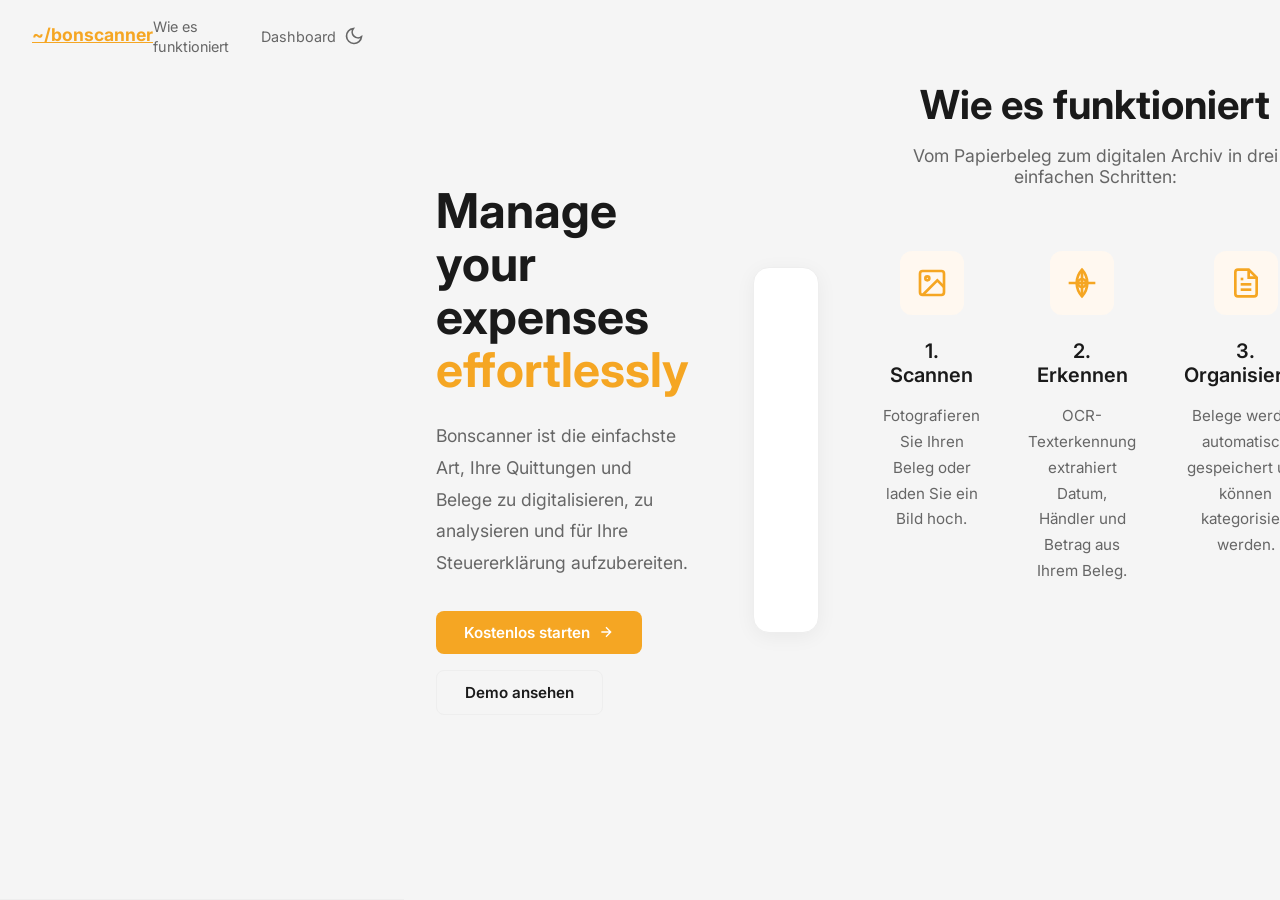
==== commit 8ae9ef03: "refactor: extract shared base styles" ====
--- a/index.html
+++ b/index.html
@@ -8,53 +8,9 @@
       href="https://fonts.googleapis.com/css2?family=Inter:wght@400;500;600;700&display=swap"
       rel="stylesheet"
     />
-    <script>
-      if (localStorage.getItem("theme") === "dark")
-        document.documentElement.setAttribute("data-theme", "dark");
-    </script>
+    <link rel="stylesheet" href="static/css/base.css" />
+    <script src="static/js/core/theme-init.js"></script>
     <style>
-      * {
-        box-sizing: border-box;
-        margin: 0;
-        padding: 0;
-      }
-
-      :root {
-        --bg-primary: #ffffff;
-        --bg-secondary: #fafafa;
-        --bg-card: #fff;
-        --text-primary: #1a1a1a;
-        --text-secondary: #666;
-        --text-muted: #999;
-        --border-color: #eee;
-        --accent: #f5a623;
-        --accent-hover: #e09515;
-        --accent-bg: #fff8f0;
-      }
-
-      [data-theme="dark"] {
-        --bg-primary: #0d1117;
-        --bg-secondary: #161b22;
-        --bg-card: #161b22;
-        --text-primary: #e6edf3;
-        --text-secondary: #8b949e;
-        --text-muted: #6e7681;
-        --border-color: #30363d;
-        --accent: #f5a623;
-        --accent-hover: #e09515;
-        --accent-bg: rgba(245, 166, 35, 0.15);
-      }
-
-      body {
-        font-family:
-          "Inter",
-          -apple-system,
-          BlinkMacSystemFont,
-          sans-serif;
-        background: var(--bg-primary);
-        color: var(--text-primary);
-        line-height: 1.6;
-      }
 
       /* Navbar */
       .navbar {
@@ -73,13 +29,6 @@
         display: flex;
         justify-content: space-between;
         align-items: center;
-      }
-
-      .logo {
-        font-size: 1.25rem;
-        font-weight: 700;
-        color: var(--accent);
-        text-decoration: none;
       }
 
       .nav-links {
@@ -647,39 +596,7 @@
       </div>
     </footer>
 
-    <script>
-      // Dark mode toggle
-      const themeToggle = document.getElementById("theme-toggle");
-      const themeIcon = document.getElementById("theme-icon");
-
-      function setTheme(dark) {
-        document.documentElement.setAttribute(
-          "data-theme",
-          dark ? "dark" : "light",
-        );
-        localStorage.setItem("theme", dark ? "dark" : "light");
-        themeIcon.innerHTML = dark
-          ? '<circle cx="12" cy="12" r="5"/><line x1="12" y1="1" x2="12" y2="3"/><line x1="12" y1="21" x2="12" y2="23"/><line x1="4.22" y1="4.22" x2="5.64" y2="5.64"/><line x1="18.36" y1="18.36" x2="19.78" y2="19.78"/><line x1="1" y1="12" x2="3" y2="12"/><line x1="21" y1="12" x2="23" y2="12"/><line x1="4.22" y1="19.78" x2="5.64" y2="18.36"/><line x1="18.36" y1="5.64" x2="19.78" y2="4.22"/>'
-          : '<path d="M21 12.79A9 9 0 1111.21 3 7 7 0 0021 12.79z"/>';
-      }
-
-      if (localStorage.getItem("theme") === "dark") setTheme(true);
-      themeToggle.addEventListener("click", () =>
-        setTheme(
-          document.documentElement.getAttribute("data-theme") !== "dark",
-        ),
-      );
-
-      // Smooth scroll for anchor links
-      document.querySelectorAll('a[href^="#"]').forEach((anchor) => {
-        anchor.addEventListener("click", function (e) {
-          e.preventDefault();
-          const target = document.querySelector(this.getAttribute("href"));
-          if (target) {
-            target.scrollIntoView({ behavior: "smooth", block: "start" });
-          }
-        });
-      });
-    </script>
+    <script src="static/js/core/theme.js" defer></script>
+    <script src="static/js/features/index.js" defer></script>
   </body>
 </html>
--- a/static/css/base.css
+++ b/static/css/base.css
@@ -0,0 +1,125 @@
+* {
+  box-sizing: border-box;
+  margin: 0;
+  padding: 0;
+}
+
+:root {
+  --bg-primary: #f5f5f5;
+  --bg-card: #fff;
+  --bg-hover: #fafafa;
+  --text-primary: #1a1a1a;
+  --text-secondary: #666;
+  --text-muted: #999;
+  --border-color: #eee;
+  --border-light: #f0f0f0;
+  --accent: #f5a623;
+  --accent-bg: #fff8f0;
+}
+
+[data-theme="dark"] {
+  --bg-primary: #0d1117;
+  --bg-card: #161b22;
+  --bg-hover: #21262d;
+  --text-primary: #e6edf3;
+  --text-secondary: #8b949e;
+  --text-muted: #6e7681;
+  --border-color: #30363d;
+  --border-light: #21262d;
+  --accent: #f5a623;
+  --accent-bg: rgba(245, 166, 35, 0.15);
+}
+
+body {
+  font-family: "Inter", -apple-system, BlinkMacSystemFont, sans-serif;
+  background: var(--bg-primary);
+  color: var(--text-primary);
+  min-height: 100vh;
+  display: flex;
+}
+
+.sidebar {
+  width: 220px;
+  background: var(--bg-card);
+  border-right: 1px solid var(--border-color);
+  padding: 1.5rem;
+  display: flex;
+  flex-direction: column;
+  position: fixed;
+  height: 100vh;
+}
+
+.logo {
+  font-weight: 700;
+  font-size: 1.1rem;
+  color: var(--accent);
+  margin-bottom: 0.25rem;
+}
+
+.logo-sub {
+  font-size: 0.75rem;
+  color: var(--text-muted);
+  margin-bottom: 2rem;
+}
+
+.nav-menu {
+  list-style: none;
+  flex: 1;
+}
+
+.nav-item {
+  display: flex;
+  align-items: center;
+  gap: 0.75rem;
+  padding: 0.75rem 1rem;
+  border-radius: 8px;
+  color: var(--text-secondary);
+  text-decoration: none;
+  font-size: 0.9rem;
+  margin-bottom: 0.25rem;
+  transition: all 0.2s;
+}
+
+.nav-item:hover {
+  background: var(--bg-hover);
+  color: var(--text-primary);
+}
+
+.nav-item.active {
+  background: var(--accent-bg);
+  color: var(--accent);
+  font-weight: 500;
+}
+
+.nav-icon {
+  width: 18px;
+  height: 18px;
+  stroke: currentColor;
+  stroke-width: 2;
+  fill: none;
+}
+
+.theme-toggle {
+  background: var(--bg-hover);
+  border: none;
+  padding: 0.75rem;
+  border-radius: 8px;
+  cursor: pointer;
+  display: flex;
+  align-items: center;
+  justify-content: center;
+  color: var(--text-secondary);
+  margin-top: auto;
+}
+
+.theme-toggle:hover {
+  background: var(--border-color);
+}
+
+.theme-toggle svg {
+  width: 18px;
+  height: 18px;
+  stroke: currentColor;
+  stroke-width: 2;
+  fill: none;
+}
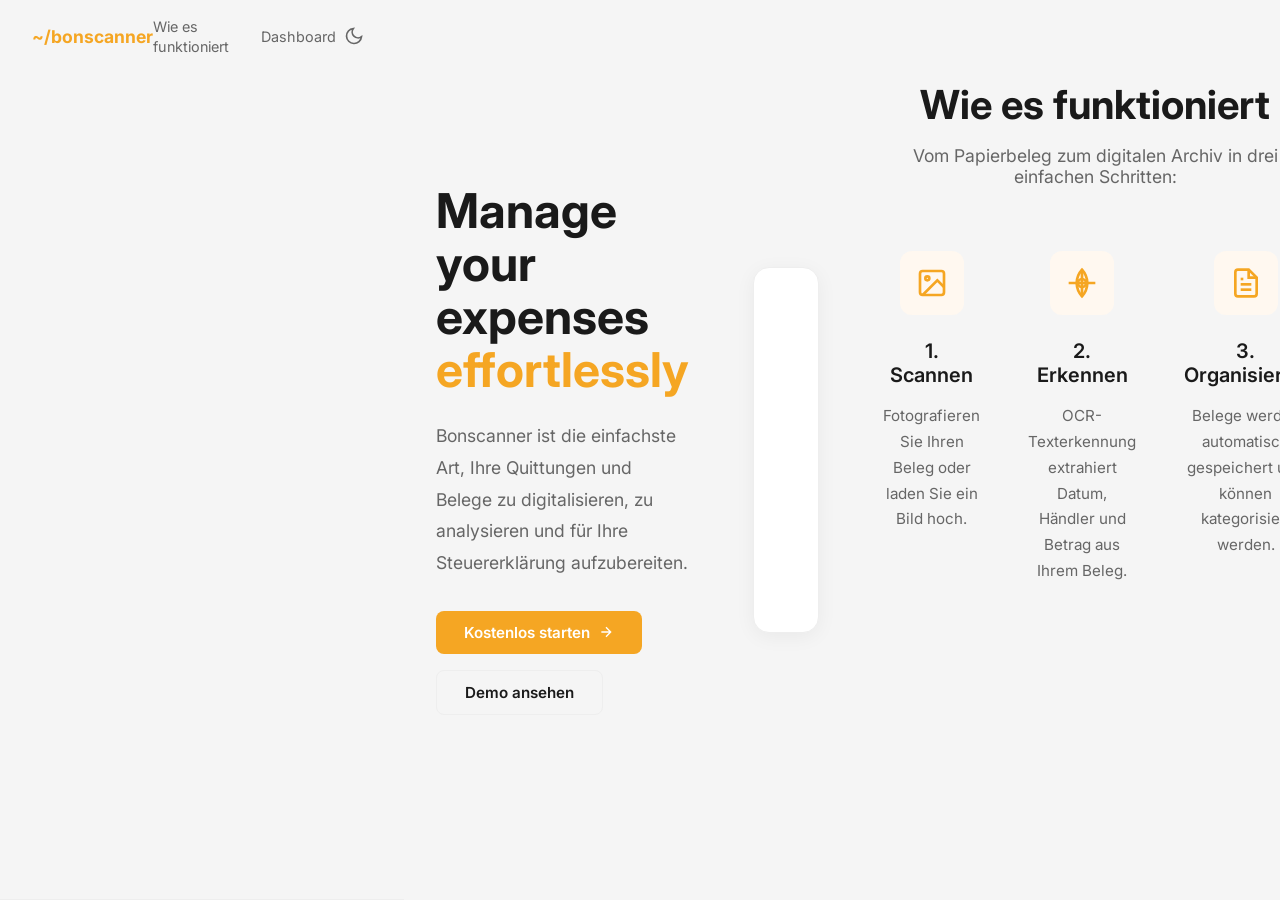
==== commit 4dd56207: "fix: isolate sidebar styles from landing" ====
--- a/index.html
+++ b/index.html
@@ -47,6 +47,15 @@
 
       .nav-links a:hover {
         color: var(--text-primary);
+      }
+
+      .navbar .logo {
+        font-weight: 700;
+        font-size: 1.1rem;
+        color: var(--accent);
+        text-decoration: none;
+        display: inline-flex;
+        align-items: center;
       }
 
       .nav-actions {
--- a/static/css/base.css
+++ b/static/css/base.css
@@ -38,7 +38,7 @@
   display: flex;
 }
 
-.sidebar {
+.app-shell .sidebar {
   width: 220px;
   background: var(--bg-card);
   border-right: 1px solid var(--border-color);
@@ -49,25 +49,25 @@
   height: 100vh;
 }
 
-.logo {
+.app-shell .logo {
   font-weight: 700;
   font-size: 1.1rem;
   color: var(--accent);
   margin-bottom: 0.25rem;
 }
 
-.logo-sub {
+.app-shell .logo-sub {
   font-size: 0.75rem;
   color: var(--text-muted);
   margin-bottom: 2rem;
 }
 
-.nav-menu {
+.app-shell .nav-menu {
   list-style: none;
   flex: 1;
 }
 
-.nav-item {
+.app-shell .nav-item {
   display: flex;
   align-items: center;
   gap: 0.75rem;
@@ -80,18 +80,18 @@
   transition: all 0.2s;
 }
 
-.nav-item:hover {
+.app-shell .nav-item:hover {
   background: var(--bg-hover);
   color: var(--text-primary);
 }
 
-.nav-item.active {
+.app-shell .nav-item.active {
   background: var(--accent-bg);
   color: var(--accent);
   font-weight: 500;
 }
 
-.nav-icon {
+.app-shell .nav-icon {
   width: 18px;
   height: 18px;
   stroke: currentColor;
@@ -99,7 +99,7 @@
   fill: none;
 }
 
-.theme-toggle {
+.app-shell .theme-toggle {
   background: var(--bg-hover);
   border: none;
   padding: 0.75rem;
@@ -112,11 +112,11 @@
   margin-top: auto;
 }
 
-.theme-toggle:hover {
+.app-shell .theme-toggle:hover {
   background: var(--border-color);
 }
 
-.theme-toggle svg {
+.app-shell .theme-toggle svg {
   width: 18px;
   height: 18px;
   stroke: currentColor;
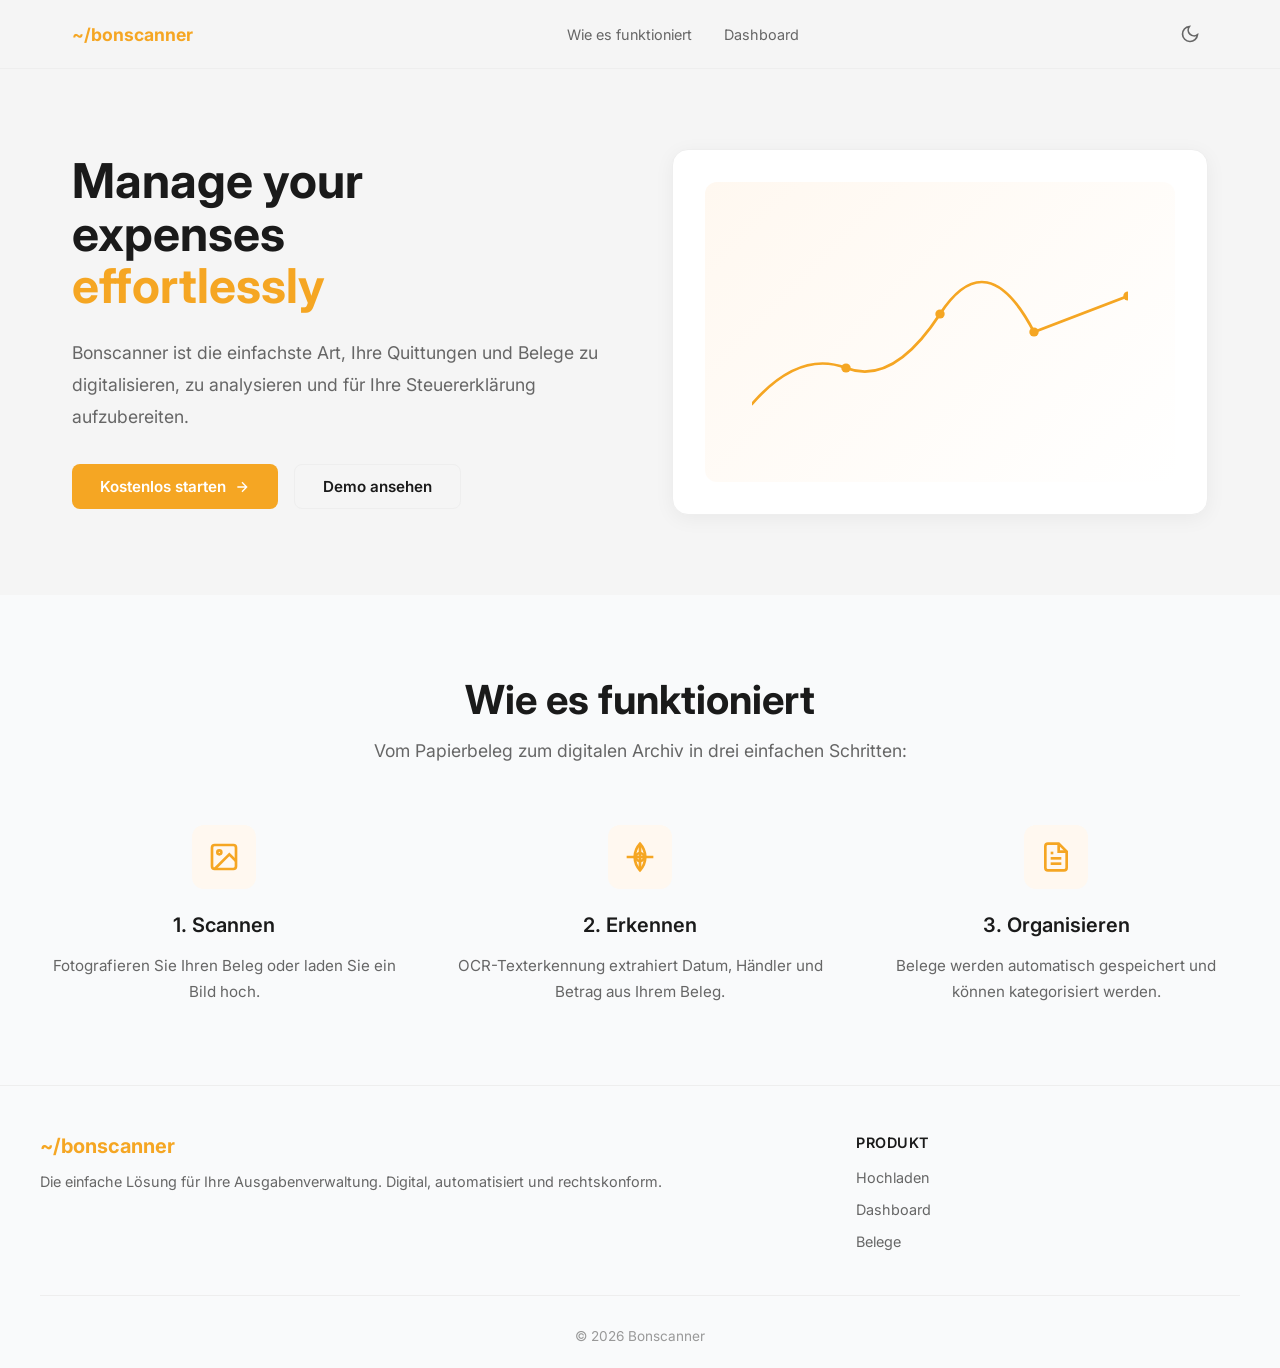
==== commit 9cfc88bf: "chore: rename pages to english" ====
--- a/index.html
+++ b/index.html
@@ -454,7 +454,7 @@
         <a href="index.html" class="logo">~/bonscanner</a>
         <ul class="nav-links">
           <li><a href="#wie-es-funktioniert">Wie es funktioniert</a></li>
-          <li><a href="stats.html">Dashboard</a></li>
+          <li><a href="dashboard.html">Dashboard</a></li>
         </ul>
         <div class="nav-actions">
           <button
@@ -483,7 +483,7 @@
           aufzubereiten.
         </p>
         <div class="hero-actions">
-          <a href="hochladen.html" class="btn btn-primary">
+          <a href="upload.html" class="btn btn-primary">
             Kostenlos starten
             <svg
               width="16"
@@ -496,7 +496,7 @@
               <path d="M5 12h14M12 5l7 7-7 7" />
             </svg>
           </a>
-          <a href="hochladen.html" class="btn btn-secondary">Demo ansehen</a>
+          <a href="upload.html" class="btn btn-secondary">Demo ansehen</a>
         </div>
       </div>
       <div class="hero-visual">
@@ -593,9 +593,9 @@
           <div class="footer-links">
             <h4>Produkt</h4>
             <ul>
-              <li><a href="hochladen.html">Hochladen</a></li>
-              <li><a href="stats.html">Dashboard</a></li>
-              <li><a href="belege.html">Belege</a></li>
+              <li><a href="upload.html">Hochladen</a></li>
+              <li><a href="dashboard.html">Dashboard</a></li>
+              <li><a href="receipts.html">Belege</a></li>
             </ul>
           </div>
         </div>
--- a/static/css/base.css
+++ b/static/css/base.css
@@ -7,6 +7,7 @@
 :root {
   --bg-primary: #f5f5f5;
   --bg-card: #fff;
+  --bg-secondary: #f9fafb;
   --bg-hover: #fafafa;
   --text-primary: #1a1a1a;
   --text-secondary: #666;
@@ -14,12 +15,14 @@
   --border-color: #eee;
   --border-light: #f0f0f0;
   --accent: #f5a623;
+  --accent-hover: #e09515;
   --accent-bg: #fff8f0;
 }
 
 [data-theme="dark"] {
   --bg-primary: #0d1117;
   --bg-card: #161b22;
+  --bg-secondary: #0f141b;
   --bg-hover: #21262d;
   --text-primary: #e6edf3;
   --text-secondary: #8b949e;
@@ -27,6 +30,7 @@
   --border-color: #30363d;
   --border-light: #21262d;
   --accent: #f5a623;
+  --accent-hover: #e09515;
   --accent-bg: rgba(245, 166, 35, 0.15);
 }
 
@@ -35,7 +39,12 @@
   background: var(--bg-primary);
   color: var(--text-primary);
   min-height: 100vh;
+  margin: 0;
+}
+
+.app-shell {
   display: flex;
+  min-height: 100vh;
 }
 
 .app-shell .sidebar {
